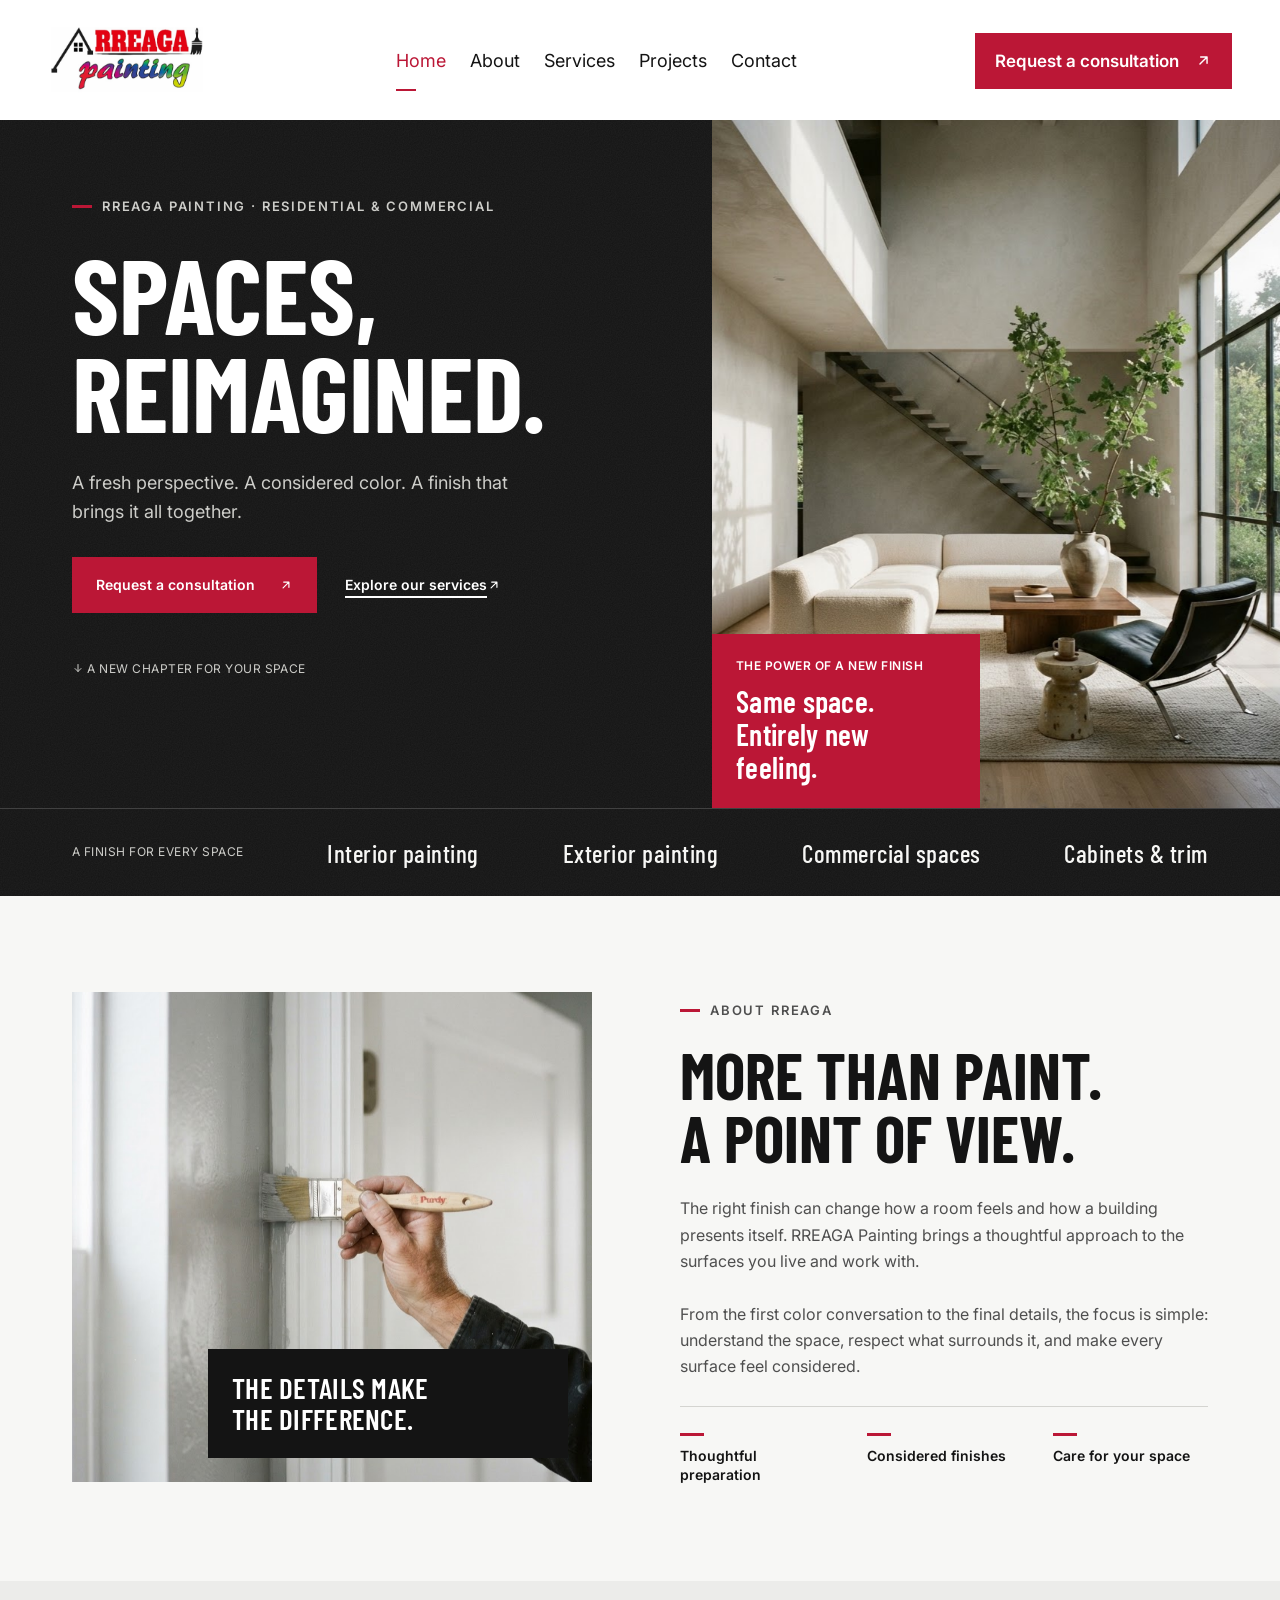
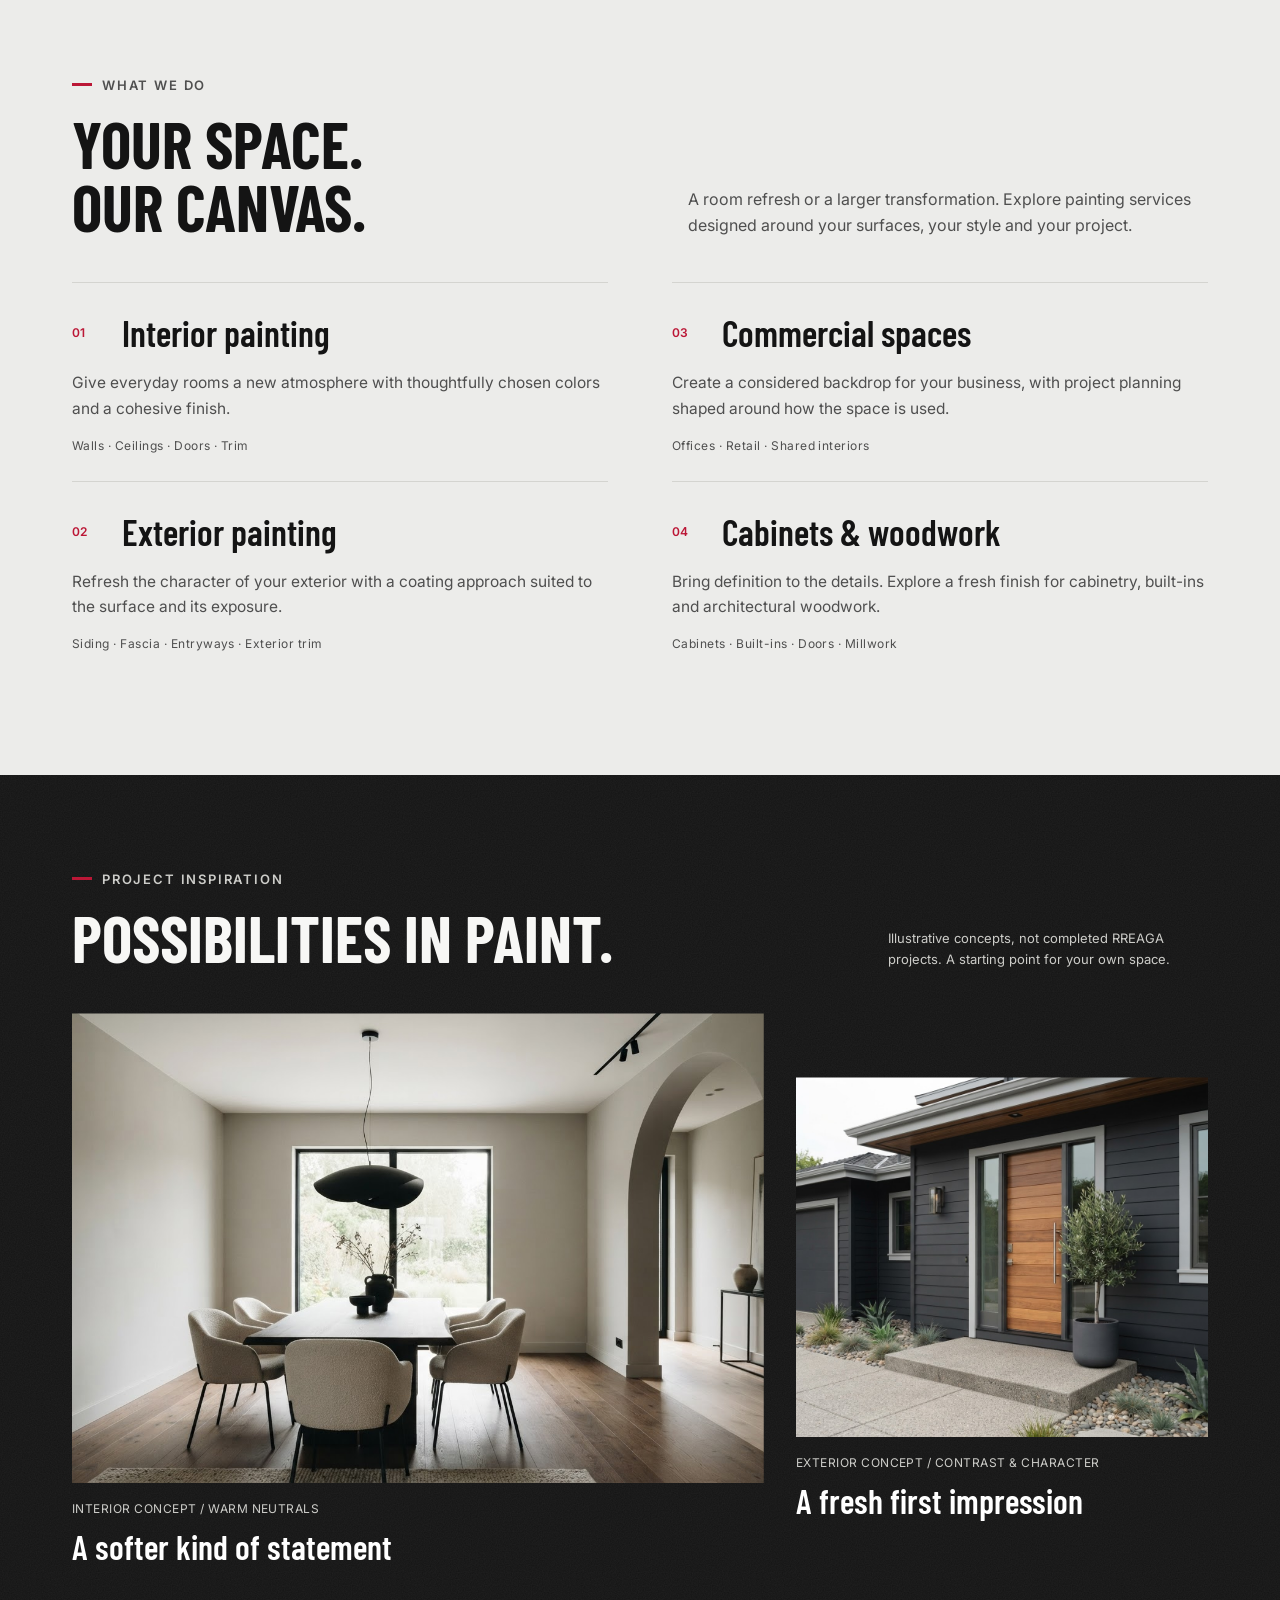
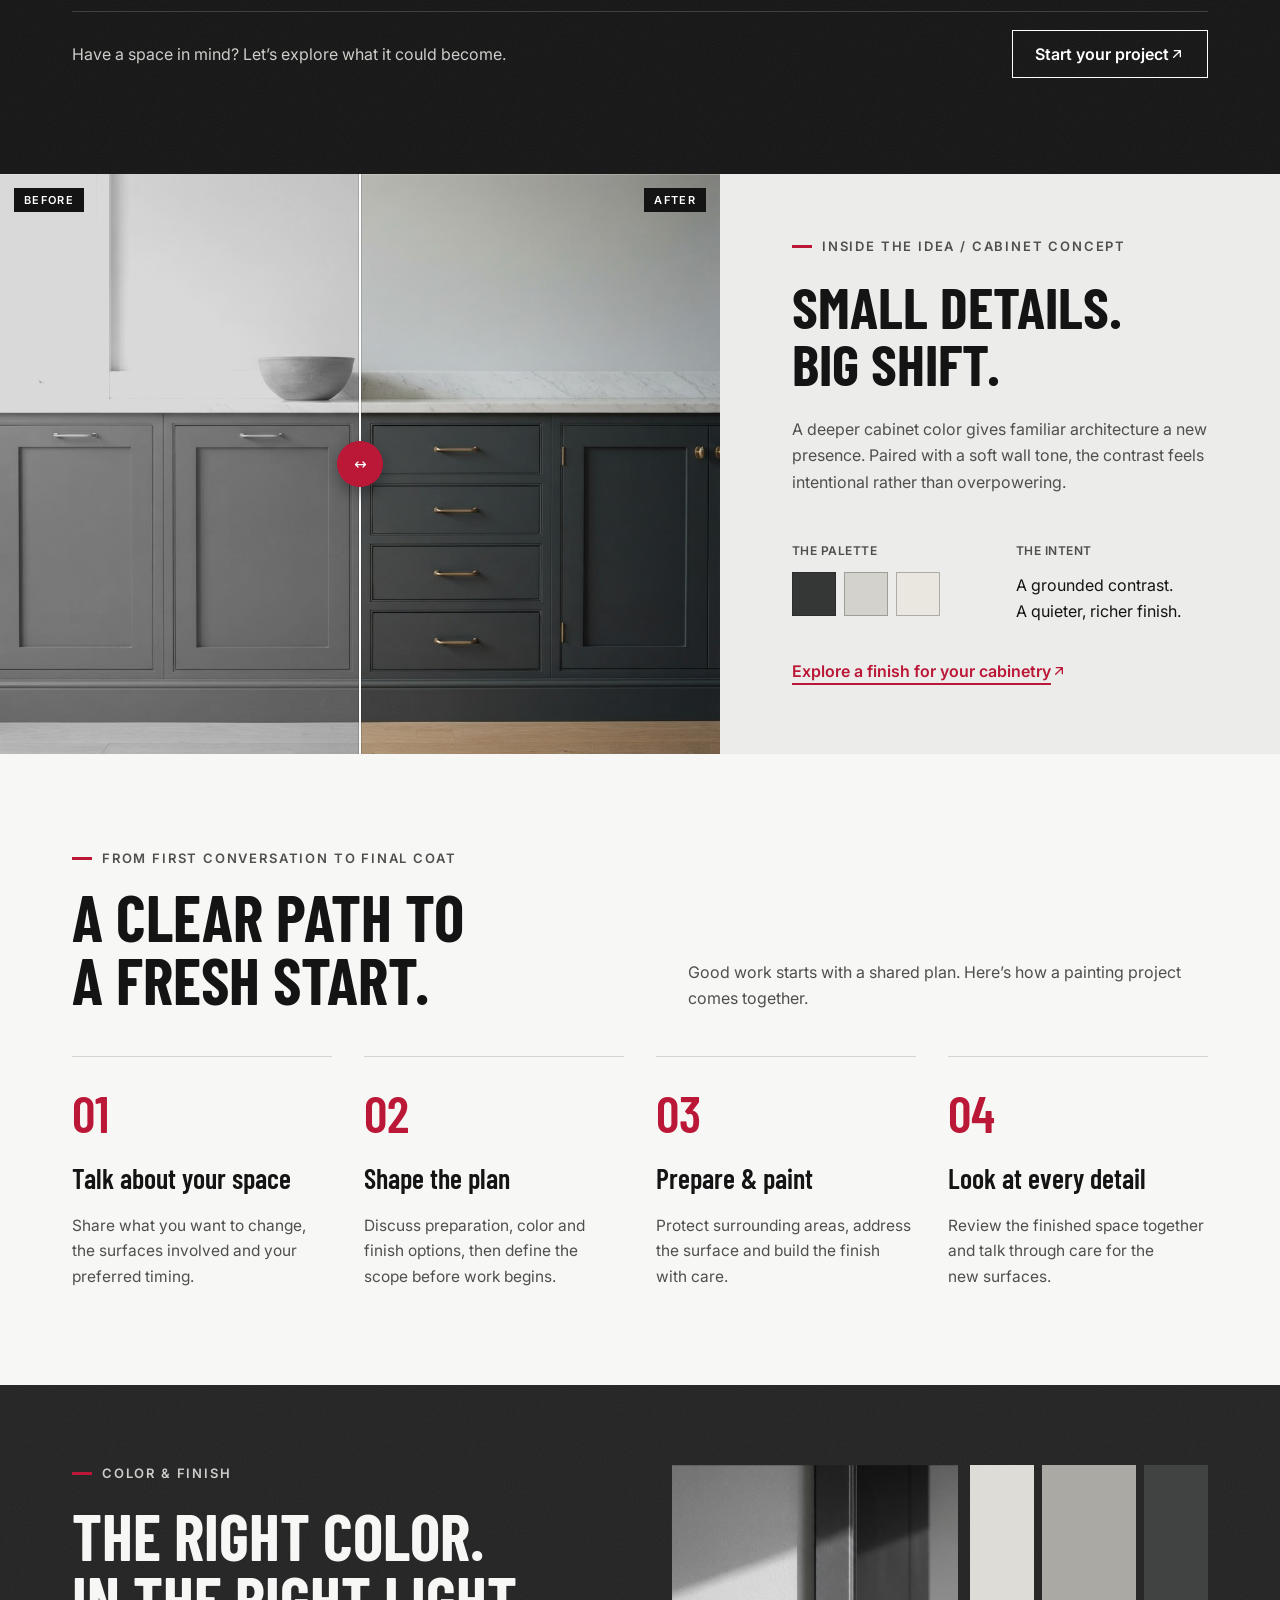
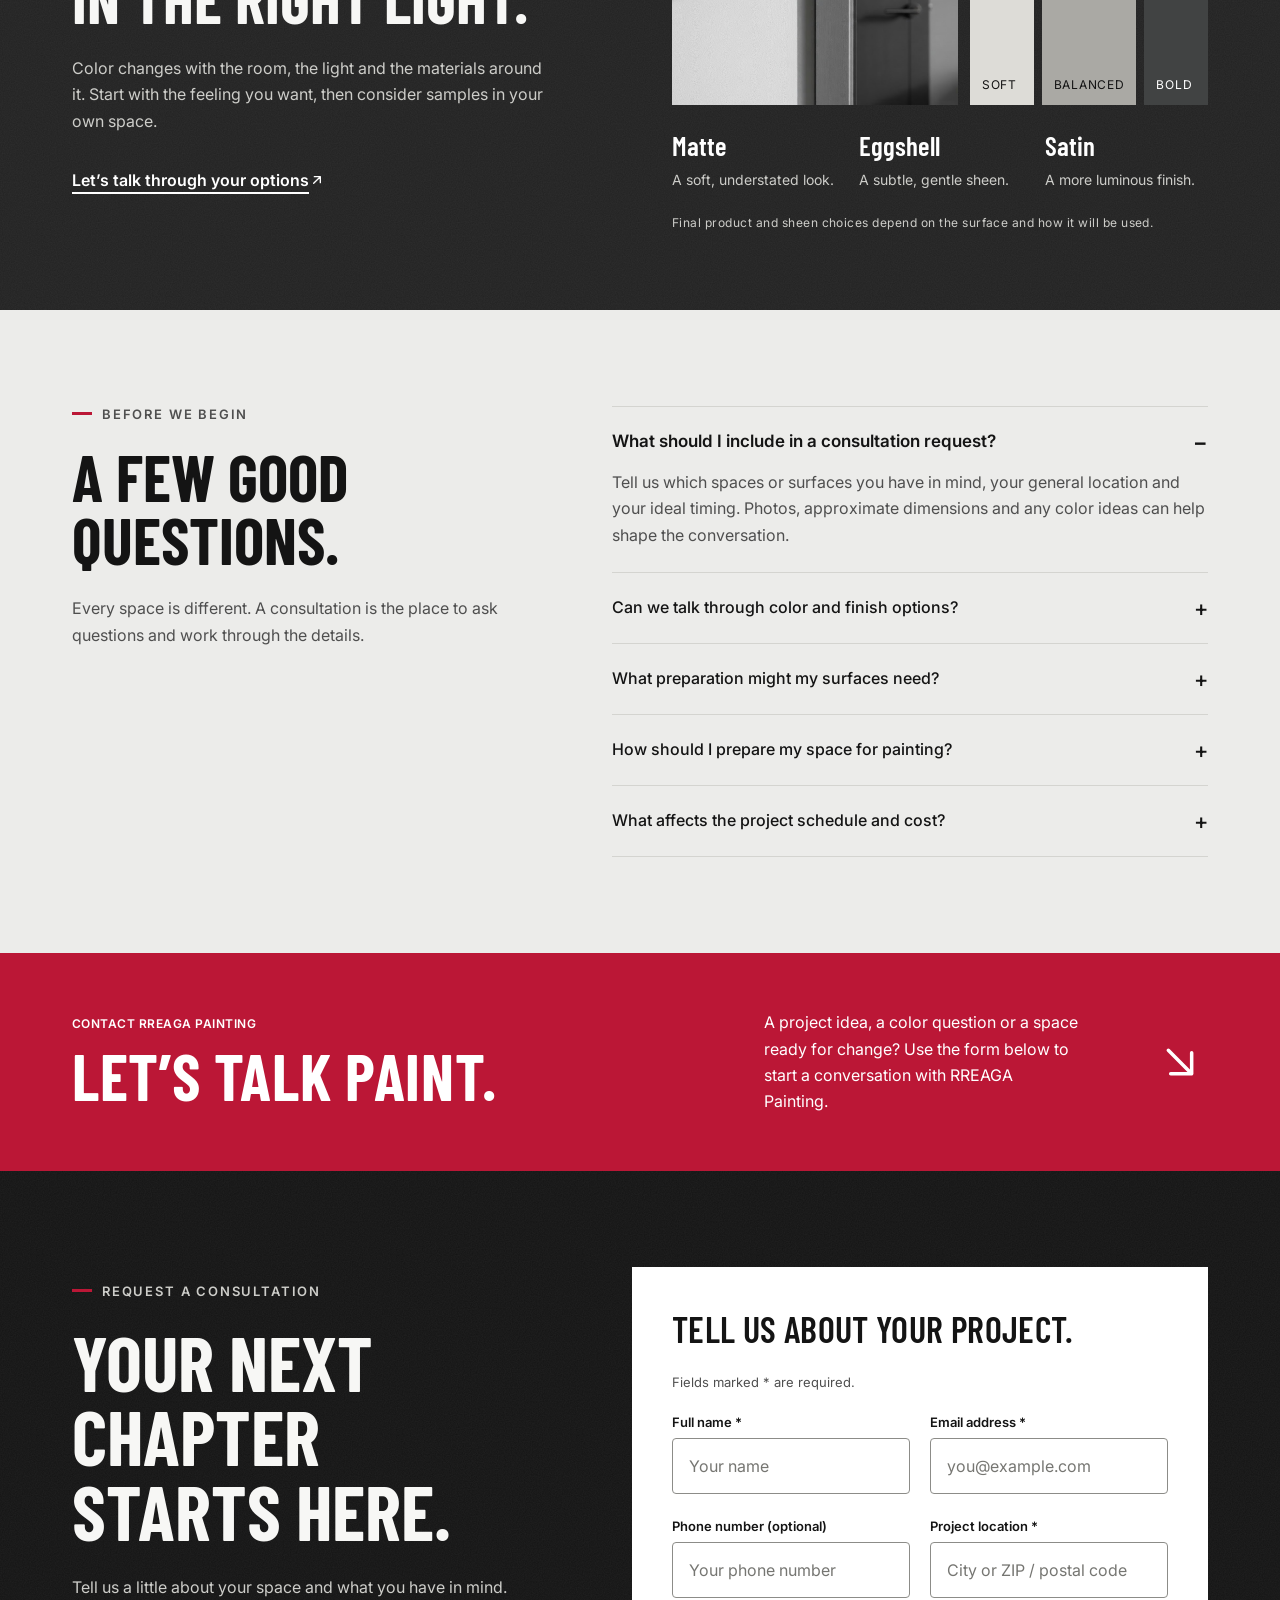
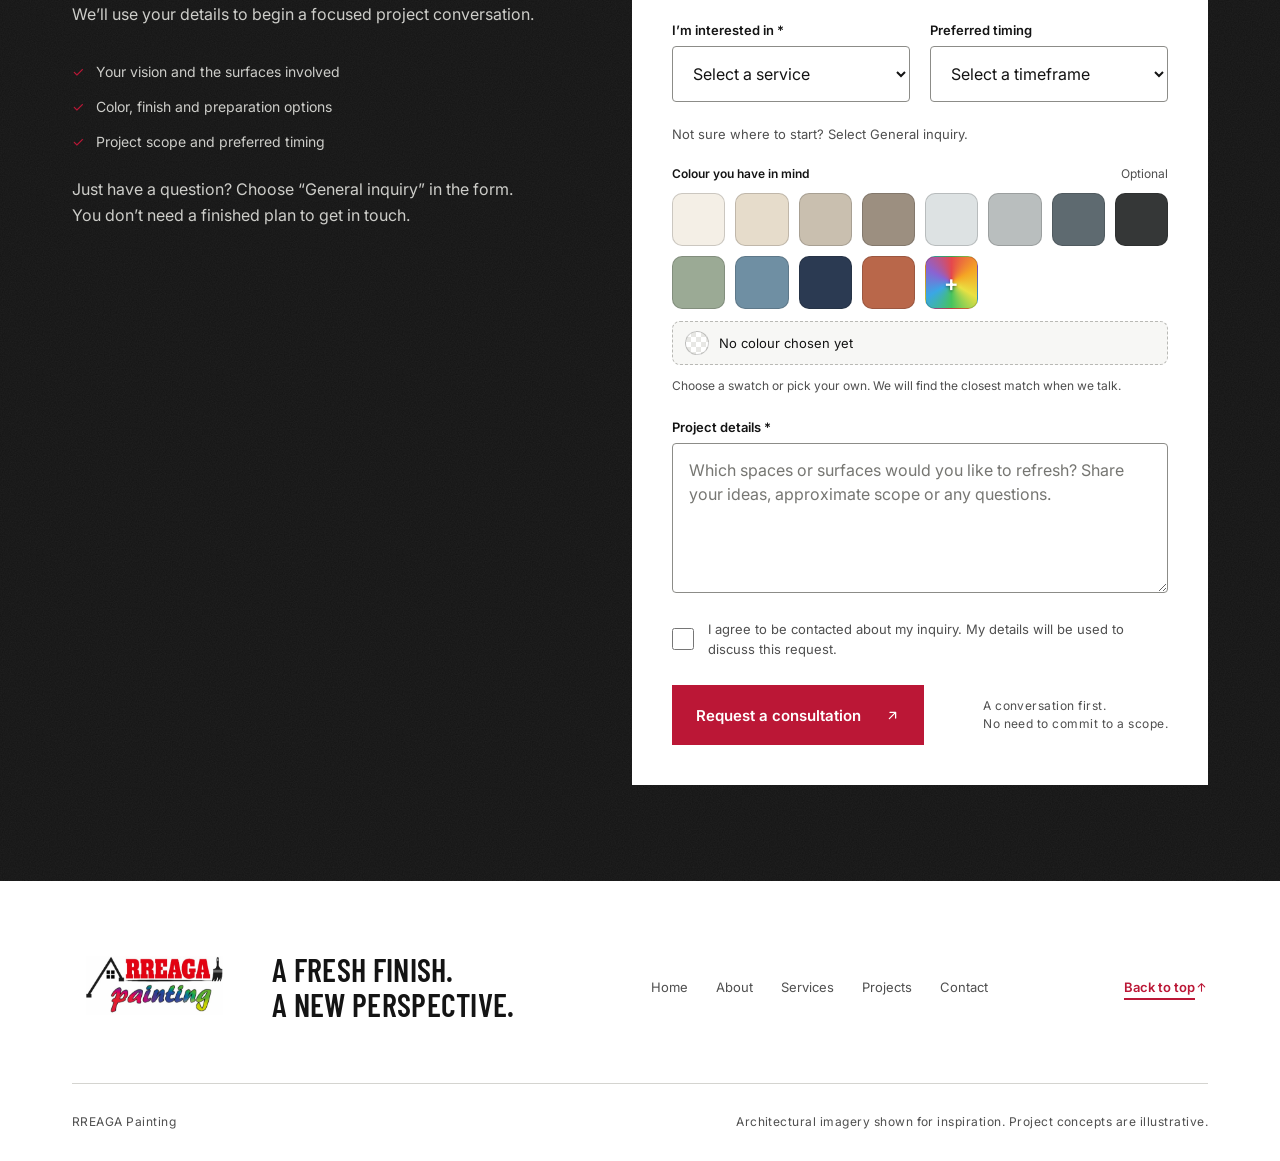
==== docs/index.html @ c38cd313 "Publish full source; serve the built site from docs/ Adds the website source (index.html, style.css," ====
<!doctype html>
<html lang="en">
<head>
<meta charset="utf-8">
<meta name="viewport" content="width=device-width, initial-scale=1">
<title>RREAGA Painting · Spaces, reimagined</title>
<link rel="preconnect" href="https://fonts.googleapis.com">
<link rel="preconnect" href="https://fonts.gstatic.com" crossorigin>
<link href="https://fonts.googleapis.com/css2?family=Barlow+Condensed:wght@500;600;700&family=Inter:wght@400;500;600&display=swap" rel="stylesheet">
<style>
:root{--red:#bb1736;--ink:#141414;--bg:#f7f7f5;--grey:#ececea;--mute:#666;--soft:#b9b9b5;--line:#d4d4d0}
*{box-sizing:border-box;margin:0}
body{overflow-x:clip}

/* arrows are inline SVG so iOS can't turn them into emoji */
.ar{width:1em;height:1em;vertical-align:-.14em;fill:none;stroke:currentColor;stroke-width:2;stroke-linecap:round;stroke-linejoin:round;flex:none}
.ar-se{transform:rotate(90deg)}
.arrow .ar{stroke-width:1.5}

/* slim ink scrollbar: a thin dark pill that turns red on hover (Firefox gets a thin dark one) */
::-webkit-scrollbar{width:8px;height:8px}
::-webkit-scrollbar-track{background:transparent}
::-webkit-scrollbar-thumb{background:var(--ink);border:2px solid transparent;border-radius:99px;background-clip:padding-box;min-height:48px}
::-webkit-scrollbar-thumb:hover{background:var(--red);background-clip:padding-box}
::-webkit-scrollbar-thumb:active{background:#9c1230;background-clip:padding-box}
::-webkit-scrollbar-corner{background:transparent}
@supports not selector(::-webkit-scrollbar){html{scrollbar-width:thin;scrollbar-color:#141414 transparent}}
html{scroll-behavior:smooth;overflow-anchor:none;overscroll-behavior:none;background:#fff}
body{font-family:Inter,sans-serif;background:var(--bg);color:var(--ink)}
img{display:block;max-width:100%}
a{color:inherit;text-decoration:none}
h1,h2,h3,h4,em,.caption b,.note,.opts b,.contact h2,.foot b{font-family:'Barlow Condensed',sans-serif;font-style:normal}
h1,h2{font-weight:700;text-transform:uppercase}
.pad{padding:96px 72px}
.dark{background:var(--ink);color:#fff}
.grey{background:var(--grey)}

/* shared */
.label{display:flex;align-items:center;gap:10px;font-size:12px;font-weight:600;text-transform:uppercase;color:var(--mute)}
.label:before{content:"";width:20px;height:3px;background:var(--red)}
.label.light{color:var(--soft)}
h2{font-size:64px;line-height:.98;color:var(--ink)}
h2.on-dark{color:var(--bg)}
.s58{font-size:58px}.s76{font-size:76px}
.body{font-size:16px;line-height:1.65;color:var(--mute)}
.body.light{color:var(--soft)}.sm{font-size:13px}
hr{border:0;height:1px;background:var(--line);width:100%}
.btn{display:inline-flex;align-items:center;gap:24px;height:56px;padding:0 24px;background:var(--red);color:#fff;font-weight:600;font-size:14px;border:0;cursor:pointer;font-family:inherit}
.intro{display:flex;align-items:flex-end;justify-content:space-between;gap:100px;margin-bottom:44px}
.intro>div{display:flex;flex-direction:column;gap:20px;max-width:700px}
.intro>.body{flex:1}

/* header + hero */
[id]{scroll-margin-top:128px}
.header{position:sticky;top:-1px;border-top:1px solid #fff;z-index:50;transition:box-shadow .25s;background:#fff;height:120px;display:flex;align-items:center;justify-content:space-between;padding:0 72px;color:var(--ink);overflow:hidden;box-shadow:0 -12px 0 #fff}
.logo{height:146px;width:170px;object-fit:cover}
.header.scrolled{box-shadow:0 -12px 0 #fff,0 1px 0 var(--line),0 6px 20px rgba(0,0,0,.08)}
@media(prefers-reduced-motion:reduce){.nav-ink,.header{transition:none}}
nav#nav{position:relative;display:flex;gap:30px;font-size:20px}
nav#nav a{transition:color .25s}
nav#nav a.active{color:var(--red)}
nav#nav a.nav-cta{display:none}
.nav-ink{position:absolute;left:0;bottom:-8px;width:20px;height:2px;background:var(--red);transition:transform .45s cubic-bezier(.4,0,.2,1)}
.header .btn{font-size:20px}
.menu{display:none;background:none;border:0;font-size:28px}
.call{display:none}
.hero{display:flex;gap:40px;height:688px;padding-left:72px}
.hero-msg{width:600px;padding:78px 0 48px;display:flex;flex-direction:column;gap:30px;flex-shrink:0}
h1{font-size:106px;line-height:.92;color:#fff}
.lead{font-size:18px;line-height:1.6;color:var(--soft);width:460px}
.actions{display:flex;gap:28px;align-items:center;font-size:14px}
.cue{padding-top:18px;font-size:11px;color:var(--soft)}
.hero-img{flex:1;position:relative}
.hero-img img{width:100%;height:100%;object-fit:cover}
.caption{position:absolute;left:0;bottom:0;width:268px;padding:24px;background:var(--red);display:flex;flex-direction:column;gap:10px}
.caption small{font-size:10px;font-weight:600}
.caption b{font-size:30px;line-height:1.1;font-weight:600}
.overview{display:flex;justify-content:space-between;align-items:center;height:88px;padding:0 72px;border-top:1px solid #414141}
.overview small{font-size:11px;color:var(--soft)}
.overview span{font-family:'Barlow Condensed';font-weight:500;font-size:25px;color:var(--bg)}

/* about */
.about{display:flex;gap:88px}
.photo{position:relative;width:520px;height:490px;flex-shrink:0}
.photo img{width:100%;height:100%;object-fit:cover}
.note{position:absolute;right:24px;bottom:24px;width:360px;padding:24px;background:var(--ink);color:#fff;font-size:29px;line-height:1.05;font-weight:600}
.stack{flex:1;display:flex;flex-direction:column;gap:26px;padding-top:10px}
.principles{display:flex;gap:32px}
.principles div{flex:1;display:flex;flex-direction:column;gap:10px}
.principles i{width:24px;height:3px;background:var(--red)}
.principles b{font-size:14px;font-weight:600;line-height:1.4}

/* services */
.services{display:flex;gap:64px}
.services>div{flex:1}
article{border-top:1px solid var(--line);padding:28px 0;display:flex;flex-direction:column;gap:16px}
article h3{display:flex;align-items:center;gap:16px;font-size:36px;font-weight:600}
article h3 em{font-family:Inter;font-size:12px;font-weight:600;color:var(--red);width:34px}
article h3 span{margin-left:auto;font-family:Inter;font-size:24px}
article p{font-size:15px;line-height:1.6;color:var(--mute)}
article small{font-size:11px;color:var(--mute)}

/* projects */
.note-sm{font-size:13px;line-height:1.6;color:var(--soft);width:320px}
.gallery{display:flex;gap:32px;margin-bottom:44px}
figure.big{width:792px}figure.small{width:472px;padding-top:64px}
figure{display:flex;flex-direction:column;gap:18px}
figure.big img{height:470px}figure.small img{height:360px}
figure img{width:100%;object-fit:cover}
figcaption{display:flex;justify-content:space-between;align-items:center}
figcaption span{display:flex;flex-direction:column;gap:8px}
figcaption small{font-size:10px;color:var(--soft)}
figcaption b{font-family:'Barlow Condensed';font-size:34px;font-weight:600}
figcaption i{font-style:normal;font-size:26px}
.continue{display:flex;justify-content:space-between;border-top:1px solid #414141;padding-top:18px;font-size:14px;color:var(--soft)}
.continue a{color:#fff;font-weight:600}

/* story */
.story{display:flex;height:580px}
.story img{width:720px;height:100%;object-fit:cover}
.story-body{flex:1;padding:64px 72px;display:flex;flex-direction:column;gap:24px}
.finish{display:flex;gap:32px}
.finish>div{flex:1;display:flex;flex-direction:column;gap:12px}
.finish small{font-size:11px;font-weight:600;color:var(--mute)}
.finish p{font-size:14px;line-height:1.6}
.swatches{display:flex;gap:8px}.swatches i{width:44px;height:44px}
.red-link{color:var(--red);font-weight:600;font-size:14px}

/* process */
.steps{display:flex;gap:32px}
.steps>div{flex:1;border-top:1px solid var(--line);padding-top:24px;display:flex;flex-direction:column;gap:18px}
.steps em{font-size:52px;font-weight:600;color:var(--red)}
.steps h4{font-size:28px;font-weight:600}
.steps p{font-size:14px;line-height:1.7;color:var(--mute)}

/* guide */
.guide{background:#222;color:#fff;display:flex;gap:80px;padding:80px 72px}
.guide-text{width:520px;flex-shrink:0;display:flex;flex-direction:column;gap:24px}
.white-link{font-size:14px;font-weight:600}
.mood{flex:1;display:flex;flex-direction:column;gap:24px}
.study{display:flex;gap:12px;height:240px}
.study img{width:286px;height:100%;object-fit:cover}
.cards{flex:1;display:flex;gap:8px}
.cards div{flex:1;display:flex;align-items:flex-end;padding:12px;font-size:10px}
.opts{display:flex;gap:24px}.opts div{flex:1}
.opts b{display:block;font-size:27px;font-weight:600;margin-bottom:8px}
.opts p{font-size:12px;line-height:1.5;color:var(--soft)}
small.light{font-size:11px;color:var(--soft)}

/* faq */
.faq{display:flex;gap:100px}
.faq-intro{width:440px;flex-shrink:0;display:flex;flex-direction:column;gap:24px}
.qs{flex:1}
details{border-bottom:1px solid var(--line)}
details:first-child{border-top:1px solid var(--line)}
summary{list-style:none;cursor:pointer;display:flex;justify-content:space-between;gap:24px;padding:24px 0;font-weight:500;font-size:16px}
summary::-webkit-details-marker{display:none}
summary:after{content:"+";font-size:22px;line-height:1}
details[open] summary{font-weight:600;font-size:17px;padding-bottom:16px}
details[open] summary:after{content:"−"}
details p{padding-bottom:24px;font-size:14px;line-height:1.7;color:var(--mute)}

/* contact */
.contact{background:var(--red);color:#fff;display:flex;align-items:center;gap:72px;padding:56px 72px}
.contact>div{width:620px;display:flex;flex-direction:column;gap:12px}
.contact small{font-size:11px;font-weight:600}
.contact h2{color:#fff;line-height:1}
.contact p{flex:1;font-size:16px;line-height:1.65}
.arrow{font-size:56px;line-height:1}

/* form */
.request{display:flex;gap:88px}
.invite{width:472px;flex-shrink:0;display:flex;flex-direction:column;gap:26px;padding-top:16px}
.invite ul{list-style:none;padding:10px 0 0;display:flex;flex-direction:column;gap:18px;font-size:14px;color:var(--soft)}
.invite li:before{content:"✓";color:var(--red);margin-right:12px}
form{flex:1;background:#fff;color:var(--ink);padding:40px;display:flex;flex-direction:column;gap:24px}
form h3{font-size:36px;font-weight:600}
form small{font-size:12px;color:var(--mute)}
.row{display:flex;gap:20px}.row label{flex:1}
label{display:flex;flex-direction:column;gap:10px;font-size:12px;font-weight:600}
input,select,textarea{font:400 13px Inter;background:var(--bg);border:1px solid var(--line);border-radius:2px;padding:16px;height:52px;width:100%;color:var(--ink)}
textarea{height:110px;resize:vertical}
label.consent{flex-direction:row;align-items:flex-start;gap:12px;font-weight:400;font-size:11px;line-height:1.6;color:var(--mute)}
.consent input{width:18px;height:18px;padding:0;flex-shrink:0}
.submit{display:flex;justify-content:space-between;align-items:center}
.submit small{font-size:11px;line-height:1.5}

/* footer */
footer{background:#fff;padding:40px 72px 32px;display:flex;flex-direction:column;gap:30px}
.foot{display:flex;justify-content:space-between;align-items:center}
.brand{display:flex;align-items:center;gap:24px}
.brand img{height:132px;width:176px;object-fit:cover}
.foot b{font-size:32px;font-weight:600;line-height:1.1}
.foot nav{display:flex;gap:28px;font-size:13px;color:var(--mute)}
.top{color:var(--red);font-weight:600;font-size:13px}
.notes{display:flex;justify-content:space-between;font-size:11px;color:var(--mute)}

/* tablet / mobile */
/* compact header for narrower desktops / foldables (1101-1280px): the full-size nav + CTA left only ~10px between them */
@media(max-width:1280px){
  .header{padding:0 48px}
  nav#nav{gap:24px;font-size:18px}
  .header .btn{font-size:17px;padding:0 20px;gap:16px}
}
@media(max-width:1100px){
  .pad{padding:64px 32px}
  .header,.overview,footer{padding-left:32px;padding-right:32px}
  .hero{padding-left:32px;height:auto}
  .hero-msg,.lead,.photo,.guide-text,.faq-intro,.invite,.contact>div,figure.big,figure.small{width:auto}
  h1{font-size:80px}h2{font-size:48px}.s76{font-size:56px}
}
/* hamburger header: the full nav + CTA no longer fits below ~960px */
@media(max-width:960px){
  .header{height:96px;padding:0 20px}
  .header{overflow:visible}   /* let the dropdown menu show below the bar */
  .logo{height:96px;width:112px}
  .header .btn{display:none}
  .menu{display:block}
  /* compact floating menu card; selectors are .header-scoped so they beat the later review overrides */
  .header nav#nav{display:flex;flex-direction:column;gap:2px;position:absolute;top:calc(100% + 8px);right:12px;left:auto;z-index:5;
    width:min(300px,calc(100% - 24px));padding:8px;font-size:17px;background:#fff;
    border:1px solid rgba(20,20,20,.12);border-radius:16px;box-shadow:0 20px 48px rgba(20,20,20,.22),0 2px 6px rgba(20,20,20,.08);
    opacity:0;visibility:hidden;pointer-events:none;transform:translateY(-6px) scale(.98);transform-origin:top right;
    transition:opacity .18s,transform .18s,visibility 0s linear .18s}
  .header nav#nav.open{opacity:1;visibility:visible;pointer-events:auto;transform:none;transition:opacity .18s,transform .18s}
  .header nav#nav a{display:flex;align-items:center;min-height:48px;padding:0 14px;border-radius:10px;font-weight:500}
  /* current section = neutral grey + red marker bar; hover/focus = red. They never look alike. */
  .header nav#nav a.active{background:#f1f1ef;color:var(--ink);font-weight:600;box-shadow:inset 3px 0 0 var(--red)}
  .header nav#nav a:hover,.header nav#nav a.active:hover,.header nav#nav a:focus-visible{background:rgba(187,23,54,.09);color:var(--red)}
  .header nav#nav a.nav-cta{display:flex;justify-content:center;gap:10px;margin-top:6px;background:var(--red);color:#fff;font-size:15px;font-weight:600}
  .header nav#nav a.nav-cta:hover{background:#9c1230;color:#fff}
  .menu{border-radius:10px}
  /* logo centred in the bar, hamburger pinned to the right */
  .header{justify-content:center}
  .header .menu{position:absolute;right:12px;top:50%;transform:translateY(-50%)}
  .header .call{display:grid;place-items:center;position:absolute;left:14px;top:50%;transform:translateY(-50%);width:44px;height:44px;border-radius:50%;background:rgba(187,23,54,.09);color:var(--red);transition:background .2s,color .2s}
  .header .call:hover,.header .call:focus-visible{background:var(--red);color:#fff}
  .nav-ink{display:none}
  [id]{scroll-margin-top:104px}
}
@media(max-width:800px){
  .header{padding:0 20px}
  .pad{padding:48px 20px}
  .hero,.about,.intro,.services,.gallery,.story,.steps,.guide,.faq,.contact,.request,.row,.finish,.principles,.opts,.continue,.foot,.notes,.submit,.study{flex-direction:column;gap:28px}
  .hero{padding:0 20px;height:auto}
  .hero-img{height:360px;margin:0 -20px}
  .overview{flex-wrap:wrap;height:auto;gap:12px 24px;padding:24px 20px}
  h1{font-size:64px}h2,.s58{font-size:42px}.s76{font-size:48px}
  .lead{width:auto}.photo{height:360px}.note{width:auto;left:16px;font-size:24px}
  .story{height:auto}.story img{width:100%;height:300px}.story-body{padding:40px 20px}
  .intro{align-items:flex-start}.note-sm{width:auto}
  figure.small{padding-top:0}figure.big img,figure.small img{height:260px}
  .guide{padding:48px 20px}.study{height:auto}.study img{width:100%;height:200px}.cards{height:120px}
  .contact{padding:40px 20px}.arrow{display:none}
  form{padding:24px}
  .submit{align-items:flex-start}
  .brand{flex-direction:column;align-items:center;text-align:center}
  footer .foot{align-items:center}
  footer .foot nav{justify-content:center}
  footer .top{align-self:center}
  footer .notes{align-items:center;text-align:center}
  footer{padding:32px 20px}.foot nav{flex-wrap:wrap}
}

/* ---- tablet landscape / small laptop: 801-1100px. Fluid columns, no fixed widths, nothing wider than the screen ---- */
@media(min-width:800.02px) and (max-width:1100px){   /* .02 closes the gap with the <=800 query at fractional widths */
  h1{font-size:clamp(56px,7.4vw,80px)}
  h2{font-size:clamp(38px,4.7vw,48px)}.s58{font-size:clamp(38px,4.6vw,50px)}.s76{font-size:clamp(44px,5.6vw,60px)}
  nav#nav{gap:22px;font-size:18px}.header .btn{font-size:16px}
  .hero{gap:32px;min-height:560px}
  .hero-msg{flex:0 1 50%;min-width:0;padding:56px 0 40px;gap:24px}
  .lead{max-width:440px}
  .hero-img{min-height:480px}.hero-img img{position:absolute;inset:0}
  .caption{width:230px;padding:20px}.caption b{font-size:26px}
  .overview{flex-wrap:wrap;justify-content:center;height:auto;gap:10px 28px;padding-top:22px;padding-bottom:22px}
  .overview span{font-size:22px}
  .about{gap:44px}
  .photo{flex:0 0 42%;height:440px}.note{width:min(340px,88%);font-size:26px}
  .stack{min-width:0}.principles{gap:16px}
  .services{gap:40px}article h3{font-size:30px}
  .intro{gap:40px}.intro>div{max-width:none;flex:1;min-width:0}.note-sm{width:auto;max-width:300px}
  .gallery{gap:24px}figure.big{flex:1.7 1 0;min-width:0}figure.small{flex:1 1 0;min-width:0;padding-top:40px}
  figure.big img{height:380px}figure.small img{height:300px}figcaption b{font-size:26px}
  .continue{gap:16px;flex-wrap:wrap}
  .story{height:auto;min-height:500px}.story img{flex:0 0 44%;width:44%}
  .story-body{min-width:0;padding:44px 36px;gap:20px}.finish{gap:20px}
  .steps{gap:20px}.steps em{font-size:44px}.steps h4{font-size:24px}
  .guide{gap:40px;padding:64px 32px}.guide-text{flex:0 1 42%;width:auto;min-width:0}
  .mood{min-width:0}.study img{width:38%}
  .faq{gap:48px}.faq-intro{flex:0 0 38%;width:auto}.qs{min-width:0}
  .contact{gap:32px;padding:48px 32px}.contact>div{flex:0 1 46%;width:auto;min-width:0}
  .contact h2{font-size:clamp(40px,5.6vw,56px)}.arrow{font-size:44px}
  .request{flex-direction:column;gap:40px}.invite{padding-top:0}
  form{padding:32px}
  footer{padding-left:32px;padding-right:32px}.foot{flex-wrap:wrap;gap:20px 32px}
  .brand img{height:104px;width:138px}.foot b{font-size:26px}
}
/* ---- larger phones / portrait tablet: 601-800px (single column, roomier gutters) ---- */
@media(min-width:600.02px) and (max-width:800px){
  .pad{padding:56px 32px}
  .hero{padding:0 32px}.hero-img{margin:0 -32px;height:420px}
  h1{font-size:72px}
  .overview{padding:24px 32px}
  .photo{height:420px}
  figure.big img,figure.small img{height:340px}
  .story img{height:380px}.story-body{padding:44px 32px}
  .guide{padding:56px 32px}.contact{padding:48px 32px}
  footer{padding:36px 32px}
}


/* ===== Design review: applied changes (kept in review order so later rules win, as in the preview) ===== */
/* u-form-states — Form: sizing, focus, hover, error and valid states */
form input:not([type=checkbox]),form select,form textarea{height:56px;font-size:16px;padding:0 16px;background:#fff;border:1.5px solid #8c8c88;border-radius:4px;transition:border-color .15s,box-shadow .15s}
form textarea{height:150px;padding:14px 16px;line-height:1.5}
form label{font-size:13px;gap:8px}
form input::placeholder,form textarea::placeholder{color:#767672}
form input:not([type=checkbox]):hover,form select:hover,form textarea:hover{border-color:var(--ink)}
form input:focus,form select:focus,form textarea:focus{outline:0;border-color:var(--red);box-shadow:0 0 0 4px rgba(187,23,54,.22)}
form input:user-invalid,form select:user-invalid,form textarea:user-invalid{border-color:var(--red);background:#fdf3f5}
form input:user-valid:not([type=checkbox]),form select:user-valid,form textarea:user-valid{border-color:#2e7d4f}
label.consent{font-size:13px;gap:14px;min-height:44px;align-items:center;cursor:pointer}
.consent input{width:24px!important;height:24px!important;accent-color:var(--red);cursor:pointer}
.submit .btn{height:60px;font-size:15px;transition:background .15s,transform .15s}
@media (max-width:800px){
.submit .btn{width:100%;justify-content:space-between}
form{gap:20px}
}

/* u-honest-links — Remove fake affordances, add real link feedback */
article h3 span,figcaption i{display:none!important}
.plain,.red-link,.white-link,.continue a,.top{display:inline-flex;align-items:center;min-height:44px;text-decoration:underline;text-decoration-thickness:1.5px;text-underline-offset:6px;transition:color .15s,text-underline-offset .15s}
.plain:hover,.white-link:hover,.continue a:hover{text-underline-offset:9px;color:#ff7b92}
.red-link:hover,.top:hover{text-underline-offset:9px;color:#8f1029}
.plain{font-weight:600;color:#fff}
.btn{transition:background .15s,transform .15s,box-shadow .15s}
.btn:hover{background:#9c1230;box-shadow:0 6px 16px rgba(187,23,54,.35)}
.btn:active{transform:translateY(1px);box-shadow:none}
.btn span{transition:transform .15s}
.btn:hover span{transform:translate(3px,-3px)}

/* v-focus-visible — Visible keyboard focus everywhere */
a:focus-visible,button:focus-visible,summary:focus-visible,input:focus-visible,select:focus-visible,textarea:focus-visible{outline:3px solid #bb1736!important;outline-offset:3px!important;border-radius:2px}
.dark a:focus-visible,.dark button:focus-visible,.contact a:focus-visible,.guide a:focus-visible,.hero a:focus-visible,.overview a:focus-visible,.header .btn:focus-visible,.btn:focus-visible{outline-color:#fff!important;box-shadow:0 0 0 6px #141414}
.header a:focus-visible,.header button:focus-visible,footer a:focus-visible,form :focus-visible{outline-color:#bb1736!important;box-shadow:none}
.header .btn:focus-visible,form .btn:focus-visible{outline-color:#141414!important}

/* v-type-floor — Raise the micro-type floor */
.cue,.overview small,.finish small,.contact small,.submit small,small.light,.opts p,.note-sm,label.consent,.notes,article small,form small,label,.foot nav,.top,.sm{font-size:13px!important}
.caption small,figcaption small,.cards div,.cue,.overview small,.finish small,.contact small{font-size:12px!important;letter-spacing:.08em;line-height:1.4}
.label{font-size:13px}
.opts p{font-size:14px!important;line-height:1.55}
.note-sm{line-height:1.6}
label.consent{line-height:1.55}
@media (max-width:800px){.cue,.overview small,.finish small{font-size:12.5px!important}.notes{gap:8px}}

/* v-body-readability — Comfortable body copy size and measure */
.body,article p,details p,.finish p,.steps p{font-size:16px!important;line-height:1.65!important}
.steps p,article p{font-size:15.5px!important}
.body,details p,.finish p,.steps p,article p{max-width:62ch}
.intro>.body{max-width:52ch}
h1,h2,h3,h4{text-wrap:balance}
.body,details p,article p,.steps p{text-wrap:pretty}
@media (max-width:800px){.body,article p,details p,.finish p,.steps p{font-size:16px!important}.principles b{font-size:16px}}

/* v-touch-targets — 44px hit targets and 16px form inputs on mobile */
.menu{min-width:44px;min-height:44px;padding:0;cursor:pointer;color:var(--ink)}
nav#nav a{display:inline-flex;align-items:center;min-height:44px}
.foot nav a,.top,.red-link,.white-link,.continue a,.actions .plain{display:inline-flex;align-items:center;min-height:44px}
.consent input{width:22px!important;height:22px!important;margin-top:0}
.btn{min-height:48px}
@media (max-width:800px){input,select,textarea{font-size:16px!important}.foot nav{gap:4px 20px}.actions{align-items:flex-start;gap:8px}}

/* u-focus-motion — Visible focus and reduced motion */
:focus-visible{outline:3px solid #e8405c!important;outline-offset:3px;box-shadow:0 0 0 6px rgba(255,255,255,.85)}
.dark :focus-visible,.contact :focus-visible,.guide :focus-visible{outline-color:#fff!important;box-shadow:0 0 0 6px rgba(0,0,0,.6)}
form input:focus-visible,form select:focus-visible,form textarea:focus-visible{box-shadow:0 0 0 4px rgba(187,23,54,.22)}
@media (prefers-reduced-motion:reduce){html{scroll-behavior:auto!important}*,*:before,*:after{transition:none!important;animation:none!important}}

/* u-microcopy-size — Raise 10-11px microcopy */
.cue,.overview small,.caption small,figcaption small,.finish small,small.light,article small,.submit small,.notes,.contact small{font-size:12px!important;letter-spacing:.04em}
.cards div{font-size:12px!important;letter-spacing:.06em}
.opts p{font-size:14px!important}
.steps p,.finish p,details p{font-size:15px}
@media (max-width:800px){.body{font-size:17px}.lead{font-size:18px}}

/* u-nav-hover-active — Nav hover and wayfinding state */
nav#nav a{transition:color .15s;padding-top:10px;padding-bottom:10px}
nav#nav a:hover{color:var(--red)}
html:has(:target:not(#home)) nav#nav a.active{color:inherit;font-weight:400;border-bottom:0;border-image:none}
html:has(#about:target) nav#nav a[href='#about'],html:has(#services:target) nav#nav a[href='#services'],html:has(#projects:target) nav#nav a[href='#projects'],html:has(#contact:target) nav#nav a[href='#contact'],html:has(#consultation:target) nav#nav a[href='#contact']{color:var(--red);font-weight:600;border-bottom:2px solid var(--red)}
@media (max-width:800px){nav#nav a{padding-top:0;padding-bottom:0}}

/* u-footer-targets — Footer link tap targets */
.foot nav a,.top{display:inline-flex;align-items:center;min-height:44px;transition:color .15s}
.foot nav a:hover{color:var(--red);text-decoration:underline;text-underline-offset:5px}
.foot nav{font-size:14px}
@media (max-width:800px){.foot nav{gap:0 24px}.top{align-self:flex-start}}

/* u-continue-cta — Stronger inline "Start your project" CTA */
.continue{align-items:center;gap:24px;font-size:16px}
.continue a{padding:0 22px;min-height:48px;border:1.5px solid #fff;text-decoration:none!important;transition:background .15s,color .15s}
.continue a:hover{background:#fff;color:var(--ink)!important}
.red-link,.white-link{font-size:16px}
@media (max-width:800px){.continue{align-items:flex-start}.continue a{width:100%;justify-content:center}}

/* v-label-tracking — Tracking on uppercase eyebrow labels */
.label{letter-spacing:.14em}
.caption b,.note,.foot b,form h3,.contact h2{letter-spacing:.01em}
.overview span{letter-spacing:.02em}

/* v-mute-darken — Strengthen muted text colour */
:root{--mute:#4f4f4f;--soft:#cdcdc9}

/* v-link-hover — Hover and active states for links and buttons */
nav#nav a,.foot nav a,.top,.red-link,.white-link,.continue a,.actions .plain,.btn{transition:color .15s,background-color .15s,text-decoration-color .15s}
nav#nav a:hover,.foot nav a:hover{color:#bb1736}
.red-link:hover,.white-link:hover,.continue a:hover,.actions .plain:hover,.top:hover{text-decoration:underline;text-underline-offset:5px;text-decoration-thickness:2px}
.btn:hover{background:#9a122d}
.contact .btn:hover,.contact a:hover{background:#fff;color:#bb1736}
summary:hover{color:#bb1736}

/* v-swatch-outline — Outline pale colour swatches */
.swatches i{outline:1px solid rgba(20,20,20,.28);outline-offset:-1px;display:block}
@media (max-width:800px){.swatches i{width:56px;height:56px}}


/* ===== Motion & polish (applied from design review) ===== */
/* m-headline-reveal — Headline line reveals */
.rvh{display:block;overflow:hidden;padding-bottom:.06em;margin-bottom:-.06em}
.rvh>span{display:block;transform:translateY(112%);transition:transform .9s cubic-bezier(.2,.7,.1,1);transition-delay:calc(var(--i)*90ms)}
.rvh-in .rvh>span{transform:none}
@media (prefers-reduced-motion:reduce){.rvh>span{transform:none!important;transition:none!important}}

/* m-image-reveal — Photo wipe-in with slow settle */
.rvi{clip-path:inset(0 100% 0 0);transform:scale(1.06);transition:clip-path 1.1s cubic-bezier(.7,0,.2,1),transform 1.6s cubic-bezier(.2,.7,.1,1)}
.rvi.rvi-in{clip-path:inset(0 0 0 0);transform:none}
figure,.story,.study{overflow:hidden}   /* a photo mid-zoom must not widen the page */
@media (prefers-reduced-motion:reduce){.rvi{clip-path:none!important;transform:none!important;transition:none!important}}

/* m-hero-wall-wipe — Hero "fresh coat" wall wipe */
.hero-img{overflow:hidden}
.rvwall{position:absolute;inset:0;z-index:3;background:#d9d7d0;pointer-events:none;will-change:transform}
.rvwall:before{content:"";position:absolute;left:-18px;top:0;bottom:0;width:18px;background:#bb1736}
.rvwall.go{animation:rvwall 1.7s cubic-bezier(.7,0,.2,1) .25s forwards}
@keyframes rvwall{to{transform:translateX(calc(100% + 20px))}}
@media (prefers-reduced-motion:reduce){.rvwall{display:none}}

/* m-hide-header — Hide header on scroll down, show on scroll up */
.header{transition:transform .4s cubic-bezier(.4,0,.2,1),box-shadow .25s}
.header.rv-hide{transform:translateY(-130%)}
@media (prefers-reduced-motion:reduce){.header{transition:none}}

/* m-stagger — Staggered card and list entrances */
.rvs{opacity:0;transform:translateY(26px);transition:opacity .7s ease,transform .8s cubic-bezier(.2,.7,.1,1);transition-delay:calc(var(--i,0)*80ms)}
.rvs.rvs-in{opacity:1;transform:none}
@media (prefers-reduced-motion:reduce){.rvs{opacity:1!important;transform:none!important;transition:none!important}}

/* m-button-fill — Button fill sweep and arrow nudge */
.btn{position:relative;overflow:hidden;isolation:isolate}
.btn:before{content:"";position:absolute;inset:0;background:#8f1029;transform:scaleX(0);transform-origin:0 50%;transition:transform .45s cubic-bezier(.2,.7,.1,1);z-index:-1}
.btn:hover:before,.btn:focus-visible:before{transform:scaleX(1)}
.btn span{display:inline-block;transition:transform .3s cubic-bezier(.2,.7,.1,1)}
.btn:hover span{transform:translate(4px,-4px)}
@media (prefers-reduced-motion:reduce){.btn:before,.btn span{transition:none}}

/* m-card-hover — Service and process card hover */
article{position:relative;transition:transform .35s cubic-bezier(.2,.7,.1,1)}
article:hover{transform:translateY(-4px)}
article:after{content:"";position:absolute;left:0;top:-1px;height:2px;width:100%;background:#bb1736;transform:scaleX(0);transform-origin:0 50%;transition:transform .5s cubic-bezier(.2,.7,.1,1)}
article:hover:after{transform:scaleX(1)}
article h3 em{transition:color .3s,transform .3s}
article:hover h3 em{color:#141414;transform:translateX(4px)}
.steps>div{transition:transform .35s cubic-bezier(.2,.7,.1,1)}
.steps>div:hover{transform:translateY(-4px)}
.steps em{display:inline-block;transition:transform .35s cubic-bezier(.2,.7,.1,1)}
.steps>div:hover em{transform:translateX(6px)}
@media (prefers-reduced-motion:reduce){article,article:after,.steps>div,.steps em{transition:none}}

/* m-parallax — Subtle photo parallax */
.hero-img,.photo{overflow:hidden}
.hero-img img,.photo img{scale:1.12;translate:0 var(--py,0px);will-change:translate}
@media (prefers-reduced-motion:reduce){.hero-img img,.photo img{scale:1;translate:none}}

/* m-before-after — Before / after slider on the cabinet story */
.rvba{position:absolute;z-index:2;cursor:ew-resize;touch-action:pan-y;user-select:none;-webkit-user-select:none}
.rvba .rvc{position:absolute;inset:0;overflow:hidden}
.rvba .rvc img{position:absolute;inset:0;width:100%;height:100%;object-fit:cover;filter:grayscale(1) brightness(1.2) contrast(.7);pointer-events:none}
.rvba .rvl{position:absolute;top:0;bottom:0;width:2px;margin-left:-1px;background:#fff;box-shadow:0 0 0 1px rgba(0,0,0,.15)}
.rvba .rvk{position:absolute;top:50%;width:46px;height:46px;margin:-23px 0 0 -23px;border-radius:50%;background:#bb1736;color:#fff;display:grid;place-items:center;font:600 15px Inter,sans-serif;box-shadow:0 6px 18px rgba(0,0,0,.35);transition:transform .2s}
.rvba:hover .rvk{transform:scale(1.1)}
.rvba b{position:absolute;top:14px;padding:5px 10px;background:#141414;color:#fff;font:600 11px Inter,sans-serif;letter-spacing:.12em}

/* m-grain — Film grain on dark sections */
.dark,.guide{position:relative;isolation:isolate}
.dark:before,.guide:before{content:"";position:absolute;inset:0;z-index:-1;pointer-events:none;opacity:.09;background-image:url("data:image/svg+xml;utf8,<svg xmlns='http://www.w3.org/2000/svg' width='180' height='180'><filter id='n'><feTurbulence type='fractalNoise' baseFrequency='.85' numOctaves='2' stitchTiles='stitch'/><feColorMatrix values='0 0 0 0 1  0 0 0 0 1  0 0 0 0 1  0 0 0 .6 0'/></filter><rect width='100%' height='100%' filter='url(%23n)'/></svg>")}


/* ===== Colour palette in the consultation form (applied from design review) ===== */
.pal-field{display:flex;flex-direction:column;gap:12px}
.pal-hd{display:flex;justify-content:space-between;align-items:baseline;font-size:12px}
.pal-hd b{font-weight:600}
.pal-hd span{color:var(--mute);font-weight:400}
.pal-grid{display:grid;grid-template-columns:repeat(auto-fill,minmax(48px,1fr));gap:10px}
.pal-sw,.pal-custom{position:relative;display:block!important;aspect-ratio:1;min-height:44px;border-radius:10px;border:1px solid rgba(20,20,20,.18);cursor:pointer;padding:0;transition:transform .2s cubic-bezier(.2,.7,.1,1),box-shadow .2s}
.pal-sw:hover,.pal-custom:hover{transform:translateY(-2px);box-shadow:0 6px 14px rgba(20,20,20,.14)}
.pal-sw[aria-checked=true],.pal-custom.on{outline:2px solid var(--red);outline-offset:3px}
.pal-sw[aria-checked=true]:after{content:"✓";position:absolute;inset:0;display:grid;place-items:center;font:700 18px Inter,sans-serif}
.pal-sw:focus-visible,.pal-custom:focus-within{outline:3px solid var(--ink);outline-offset:3px}
.pal-custom{background:conic-gradient(from 0deg,#e5484d,#f5a524,#e9e143,#46c35f,#3aa7e5,#8a63d2,#e5484d);overflow:hidden}
.pal-custom.on{background:var(--c)}
.pal-plus{position:absolute;inset:0;display:grid;place-items:center;color:#fff;font:600 22px Inter,sans-serif;text-shadow:0 1px 3px rgba(0,0,0,.5);pointer-events:none}
form .pal-custom input[type=color]{position:absolute;inset:0;width:100%;height:100%;min-height:0;padding:0;border:0;opacity:0;cursor:pointer}
.pal-sel{display:flex;align-items:center;gap:10px;min-height:44px;padding:8px 12px;font-size:13px;background:var(--bg);border:1px dashed #b9b9b5;border-radius:8px}
.pal-chip{flex:none;width:24px;height:24px;border-radius:50%;border:1px solid rgba(20,20,20,.2);background:repeating-conic-gradient(#e7e7e4 0 25%,#fff 0 50%) 0 0/10px 10px}
.pal-name{flex:1;color:var(--ink)}
.pal-clear{color:var(--red);font:600 12px Inter,sans-serif;cursor:pointer;padding:8px}
.pal-clear[hidden]{display:none}
.pal-note{font-size:12px;line-height:1.5;color:var(--mute)}

</style>
</head>
<body>

<header class="header">
    <a href="#home"><img class="logo" src="[data-uri]" alt="RREAGA Painting"></a>
    <nav id="nav">
      <span class="nav-ink" aria-hidden="true"></span>
      <a href="#home" class="active">Home</a>
      <a href="#about">About</a>
      <a href="#services">Services</a>
      <a href="#projects">Projects</a>
      <a href="#contact">Contact</a>
      <a href="#consultation" class="nav-cta">Request a consultation <span aria-hidden="true"><svg class="ar" viewBox="0 0 24 24" aria-hidden="true" focusable="false"><path d="M7 17 17 7M8 7h9v9"/></svg></span></a>
    </nav>
    <a class="btn" href="#consultation">Request a consultation <span><svg class="ar" viewBox="0 0 24 24" aria-hidden="true" focusable="false"><path d="M7 17 17 7M8 7h9v9"/></svg></span></a>
    <a class="call" href="tel:+15550100000" aria-label="Call RREAGA Painting"><svg width="20" height="20" viewBox="0 0 24 24" fill="none" stroke="currentColor" stroke-width="2" stroke-linecap="round" stroke-linejoin="round" aria-hidden="true"><path d="M22 16.9v3a2 2 0 0 1-2.2 2 19.8 19.8 0 0 1-8.6-3.1 19.5 19.5 0 0 1-6-6A19.8 19.8 0 0 1 2.1 4.2 2 2 0 0 1 4.1 2h3a2 2 0 0 1 2 1.7c.1 1 .4 1.9.7 2.8a2 2 0 0 1-.5 2.1L8.1 9.9a16 16 0 0 0 6 6l1.3-1.3a2 2 0 0 1 2.1-.4c.9.3 1.8.6 2.8.7a2 2 0 0 1 1.7 2z"/></svg></a>
    <button class="menu" aria-label="Menu" aria-expanded="false" aria-controls="nav" onclick="setMenu(!document.getElementById('nav').classList.contains('open'))">☰</button>
</header>

<section id="home" class="dark">

  <div class="hero">
    <div class="hero-msg">
      <p class="label light">RREAGA Painting · Residential &amp; commercial</p>
      <h1>Spaces,<br>reimagined.</h1>
      <p class="lead">A fresh perspective. A considered color. A finish that brings it all together.</p>
      <div class="actions">
        <a class="btn" href="#consultation">Request a consultation <span><svg class="ar" viewBox="0 0 24 24" aria-hidden="true" focusable="false"><path d="M7 17 17 7M8 7h9v9"/></svg></span></a>
        <a href="#services" class="plain">Explore our services <svg class="ar" viewBox="0 0 24 24" aria-hidden="true" focusable="false"><path d="M7 17 17 7M8 7h9v9"/></svg></a>
      </div>
      <p class="cue"><svg class="ar" viewBox="0 0 24 24" aria-hidden="true" focusable="false"><path d="M12 5v14M6 13l6 6 6-6"/></svg> A NEW CHAPTER FOR YOUR SPACE</p>
    </div>
    <div class="hero-img">
      <img src="[data-uri]" alt="Modern interior">
      <div class="caption"><small>THE POWER OF A NEW FINISH</small><b>Same space.<br>Entirely new feeling.</b></div>
    </div>
  </div>

  <div class="overview">
    <small>A FINISH FOR EVERY SPACE</small>
    <span>Interior painting</span><span>Exterior painting</span><span>Commercial spaces</span><span>Cabinets &amp; trim</span>
  </div>
</section>

<section id="about" class="pad about">
  <div class="photo">
    <img src="[data-uri]" alt="Precision brushwork">
    <div class="note">THE DETAILS MAKE<br>THE DIFFERENCE.</div>
  </div>
  <div class="stack">
    <p class="label">About RREAGA</p>
    <h2>More than paint.<br>A point of view.</h2>
    <p class="body">The right finish can change how a room feels and how a building presents itself. RREAGA Painting brings a thoughtful approach to the surfaces you live and work with.</p>
    <p class="body">From the first color conversation to the final details, the focus is simple: understand the space, respect what surrounds it, and make every surface feel considered.</p>
    <hr>
    <div class="principles">
      <div><i></i><b>Thoughtful preparation</b></div>
      <div><i></i><b>Considered finishes</b></div>
      <div><i></i><b>Care for your space</b></div>
    </div>
  </div>
</section>

<section id="services" class="pad grey">
  <div class="intro">
    <div>
      <p class="label">What we do</p>
      <h2>Your space.<br>Our canvas.</h2>
    </div>
    <p class="body">A room refresh or a larger transformation. Explore painting services designed around your surfaces, your style and your project.</p>
  </div>
  <div class="services">
    <div>
      <article><h3><em>01</em>Interior painting<span><svg class="ar" viewBox="0 0 24 24" aria-hidden="true" focusable="false"><path d="M7 17 17 7M8 7h9v9"/></svg></span></h3><p>Give everyday rooms a new atmosphere with thoughtfully chosen colors and a cohesive finish.</p><small>Walls · Ceilings · Doors · Trim</small></article>
      <article><h3><em>02</em>Exterior painting<span><svg class="ar" viewBox="0 0 24 24" aria-hidden="true" focusable="false"><path d="M7 17 17 7M8 7h9v9"/></svg></span></h3><p>Refresh the character of your exterior with a coating approach suited to the surface and its exposure.</p><small>Siding · Fascia · Entryways · Exterior trim</small></article>
    </div>
    <div>
      <article><h3><em>03</em>Commercial spaces<span><svg class="ar" viewBox="0 0 24 24" aria-hidden="true" focusable="false"><path d="M7 17 17 7M8 7h9v9"/></svg></span></h3><p>Create a considered backdrop for your business, with project planning shaped around how the space is used.</p><small>Offices · Retail · Shared interiors</small></article>
      <article><h3><em>04</em>Cabinets &amp; woodwork<span><svg class="ar" viewBox="0 0 24 24" aria-hidden="true" focusable="false"><path d="M7 17 17 7M8 7h9v9"/></svg></span></h3><p>Bring definition to the details. Explore a fresh finish for cabinetry, built-ins and architectural woodwork.</p><small>Cabinets · Built-ins · Doors · Millwork</small></article>
    </div>
  </div>
</section>

<section id="projects" class="pad dark">
  <div class="intro">
    <div>
      <p class="label light">Project inspiration</p>
      <h2 class="on-dark">Possibilities in paint.</h2>
    </div>
    <p class="note-sm">Illustrative concepts, not completed RREAGA projects. A starting point for your own space.</p>
  </div>
  <div class="gallery">
    <figure class="big">
      <img src="[data-uri]" alt="Interior concept">
      <figcaption><span><small>INTERIOR CONCEPT / WARM NEUTRALS</small><b>A softer kind of statement</b></span><i><svg class="ar" viewBox="0 0 24 24" aria-hidden="true" focusable="false"><path d="M7 17 17 7M8 7h9v9"/></svg></i></figcaption>
    </figure>
    <figure class="small">
      <img src="[data-uri]" alt="Exterior concept">
      <figcaption><span><small>EXTERIOR CONCEPT / CONTRAST &amp; CHARACTER</small><b>A fresh first impression</b></span><i><svg class="ar" viewBox="0 0 24 24" aria-hidden="true" focusable="false"><path d="M7 17 17 7M8 7h9v9"/></svg></i></figcaption>
    </figure>
  </div>
  <div class="continue"><span>Have a space in mind? Let’s explore what it could become.</span><a href="#consultation">Start your project <svg class="ar" viewBox="0 0 24 24" aria-hidden="true" focusable="false"><path d="M7 17 17 7M8 7h9v9"/></svg></a></div>
</section>

<section class="story grey">
  <img src="[data-uri]" alt="Cabinet concept">
  <div class="story-body">
    <p class="label">Inside the idea / Cabinet concept</p>
    <h2 class="s58">Small details.<br>Big shift.</h2>
    <p class="body">A deeper cabinet color gives familiar architecture a new presence. Paired with a soft wall tone, the contrast feels intentional rather than overpowering.</p>
    <hr>
    <div class="finish">
      <div><small>THE PALETTE</small><div class="swatches"><i style="background:#353737"></i><i style="background:#d4d2cc"></i><i style="background:#e9e7e0"></i></div></div>
      <div><small>THE INTENT</small><p>A grounded contrast.<br>A quieter, richer finish.</p></div>
    </div>
    <a class="red-link" href="#consultation">Explore a finish for your cabinetry <svg class="ar" viewBox="0 0 24 24" aria-hidden="true" focusable="false"><path d="M7 17 17 7M8 7h9v9"/></svg></a>
  </div>
</section>

<section id="process" class="pad">
  <div class="intro">
    <div>
      <p class="label">From first conversation to final coat</p>
      <h2>A clear path to<br>a fresh start.</h2>
    </div>
    <p class="body">Good work starts with a shared plan. Here’s how a painting project comes together.</p>
  </div>
  <div class="steps">
    <div><em>01</em><h4>Talk about your space</h4><p>Share what you want to change, the surfaces involved and your preferred timing.</p></div>
    <div><em>02</em><h4>Shape the plan</h4><p>Discuss preparation, color and finish options, then define the scope before work begins.</p></div>
    <div><em>03</em><h4>Prepare &amp; paint</h4><p>Protect surrounding areas, address the surface and build the finish with care.</p></div>
    <div><em>04</em><h4>Look at every detail</h4><p>Review the finished space together and talk through care for the new surfaces.</p></div>
  </div>
</section>

<section class="guide">
  <div class="guide-text">
    <p class="label light">Color &amp; finish</p>
    <h2 class="on-dark">The right color.<br>In the right light.</h2>
    <p class="body light">Color changes with the room, the light and the materials around it. Start with the feeling you want, then consider samples in your own space.</p>
    <a class="white-link" href="#consultation">Let’s talk through your options <svg class="ar" viewBox="0 0 24 24" aria-hidden="true" focusable="false"><path d="M7 17 17 7M8 7h9v9"/></svg></a>
  </div>
  <div class="mood">
    <div class="study">
      <img src="[data-uri]" alt="Wall texture">
      <div class="cards">
        <div style="background:#dddcd7;color:#141414">SOFT</div>
        <div style="background:#aaa9a4;color:#141414">BALANCED</div>
        <div style="background:#414343;color:#fff">BOLD</div>
      </div>
    </div>
    <div class="opts">
      <div><b>Matte</b><p>A soft, understated look.</p></div>
      <div><b>Eggshell</b><p>A subtle, gentle sheen.</p></div>
      <div><b>Satin</b><p>A more luminous finish.</p></div>
    </div>
    <small class="light">Final product and sheen choices depend on the surface and how it will be used.</small>
  </div>
</section>

<section class="pad grey faq">
  <div class="faq-intro">
    <p class="label">Before we begin</p>
    <h2>A few good<br>questions.</h2>
    <p class="body">Every space is different. A consultation is the place to ask questions and work through the details.</p>
  </div>
  <div class="qs">
    <details open><summary>What should I include in a consultation request?</summary><p>Tell us which spaces or surfaces you have in mind, your general location and your ideal timing. Photos, approximate dimensions and any color ideas can help shape the conversation.</p></details>
    <details><summary>Can we talk through color and finish options?</summary><p>Yes. We’ll discuss the feeling you want and suggest samples to try in your own light.</p></details>
    <details><summary>What preparation might my surfaces need?</summary><p>It depends on the surface and its condition. We’ll review this together before work begins.</p></details>
    <details><summary>How should I prepare my space for painting?</summary><p>We’ll share simple steps for clearing and protecting the area when we define the plan.</p></details>
    <details><summary>What affects the project schedule and cost?</summary><p>Scope, surface condition, preparation, finish choices and timing all play a part.</p></details>
  </div>
</section>

<section id="contact" class="contact">
  <div><small>CONTACT RREAGA PAINTING</small><h2>LET’S TALK PAINT.</h2></div>
  <p>A project idea, a color question or a space ready for change? Use the form below to start a conversation with RREAGA Painting.</p>
  <span class="arrow"><svg class="ar ar-se" viewBox="0 0 24 24" aria-hidden="true" focusable="false"><path d="M7 17 17 7M8 7h9v9"/></svg></span>
</section>

<section id="consultation" class="pad dark request">
  <div class="invite">
    <p class="label light">Request a consultation</p>
    <h2 class="on-dark s76">Your next<br>chapter<br>starts here.</h2>
    <p class="body light">Tell us a little about your space and what you have in mind. We’ll use your details to begin a focused project conversation.</p>
    <ul>
      <li>Your vision and the surfaces involved</li>
      <li>Color, finish and preparation options</li>
      <li>Project scope and preferred timing</li>
    </ul>
    <p class="body light sm">Just have a question? Choose “General inquiry” in the form. You don’t need a finished plan to get in touch.</p>
  </div>
  <form onsubmit="event.preventDefault();this.querySelector('button').textContent='Thank you — we’ll be in touch'">
    <h3>TELL US ABOUT YOUR PROJECT.</h3>
    <small>Fields marked * are required.</small>
    <div class="row">
      <label>Full name *<input required placeholder="Your name"></label>
      <label>Email address *<input type="email" required placeholder="you@example.com"></label>
    </div>
    <div class="row">
      <label>Phone number (optional)<input type="tel" placeholder="Your phone number"></label>
      <label>Project location *<input required placeholder="City or ZIP / postal code"></label>
    </div>
    <div class="row">
      <label>I’m interested in *
        <select required><option value="">Select a service</option><option>Interior painting</option><option>Exterior painting</option><option>Commercial spaces</option><option>Cabinets &amp; woodwork</option><option>General inquiry</option></select>
      </label>
      <label>Preferred timing
        <select><option value="">Select a timeframe</option><option>As soon as possible</option><option>Within 1–2 months</option><option>In 3–6 months</option><option>Just exploring</option></select>
      </label>
    </div>
    <small>Not sure where to start? Select General inquiry.</small>
    <label>Project details *<textarea required rows="4" placeholder="Which spaces or surfaces would you like to refresh? Share your ideas, approximate scope or any questions."></textarea></label>
    <label class="consent"><input type="checkbox" required> I agree to be contacted about my inquiry. My details will be used to discuss this request.</label>
    <div class="submit">
      <button class="btn" type="submit">Request a consultation <svg class="ar" viewBox="0 0 24 24" aria-hidden="true" focusable="false"><path d="M7 17 17 7M8 7h9v9"/></svg></button>
      <small>A conversation first.<br>No need to commit to a scope.</small>
    </div>
  </form>
</section>

<footer>
  <div class="foot">
    <div class="brand"><img src="[data-uri]" alt="RREAGA Painting"><b>A FRESH FINISH.<br>A NEW PERSPECTIVE.</b></div>
    <nav><a href="#home">Home</a><a href="#about">About</a><a href="#services">Services</a><a href="#projects">Projects</a><a href="#contact">Contact</a></nav>
    <a class="top" href="#home">Back to top <svg class="ar" viewBox="0 0 24 24" aria-hidden="true" focusable="false"><path d="M12 19V5M6 11l6-6 6 6"/></svg></a>
  </div>
  <hr>
  <div class="notes"><span>RREAGA Painting</span><span>Architectural imagery shown for inspiration. Project concepts are illustrative.</span></div>
</footer>

<script>
// In-page links: scroll to the section ourselves instead of navigating. (Inside a srcdoc iframe a bare
// "#about" resolves against the parent page's URL and would reload the whole board inside the frame.)
document.addEventListener('click',e=>{
  const a=e.target.closest('a[href^="#"]');if(!a)return;
  const t=document.querySelector(a.getAttribute('href'));if(!t)return;
  e.preventDefault();t.scrollIntoView();
  setMenu(false);
});
function setMenu(open){
  const b=document.querySelector('.menu');
  document.getElementById('nav').classList.toggle('open',open);
  b.setAttribute('aria-expanded',open);b.textContent=open?'✕':'☰';
}
document.addEventListener('click',e=>{if(!e.target.closest('#nav,.menu'))setMenu(false)});
document.addEventListener('keydown',e=>{if(e.key==='Escape')setMenu(false)});
// Scroll-spy: highlight the current section's nav link and slide the indicator to it.
(function(){
  const hdr=document.querySelector('.header'),ink=document.querySelector('.nav-ink'),
        links=[...document.querySelectorAll('#nav a:not(.nav-cta)')],
        secs=links.map(a=>document.querySelector(a.getAttribute('href')));
  function spy(){
    const y=scrollY+hdr.offsetHeight+innerHeight*.25;
    let cur=0;secs.forEach((s,i)=>{if(s&&s.offsetTop<=y)cur=i});
    links.forEach((a,i)=>a.classList.toggle('active',i===cur));
    ink.style.transform=`translateX(${links[cur].offsetLeft}px)`;
    // dead zone (hysteresis) so the header never flips back and forth around one scroll position
    if(scrollY>60)hdr.classList.add('scrolled');else if(scrollY<10)hdr.classList.remove('scrolled');
  }
  addEventListener('scroll',spy,{passive:true});addEventListener('resize',spy);
  document.fonts?.ready.then(spy);spy();
})();
</script>
<script>
/* Motion & polish (applied from design review). Each block is self-contained; reduced-motion users skip the animated ones. */
// m-headline-reveal — Headline line reveals
(function(document,window){
if(window.matchMedia&&window.matchMedia('(prefers-reduced-motion: reduce)').matches)return;
var hs=[].slice.call(document.querySelectorAll('h1,h2')),saved=[];
hs.forEach(function(h){
  saved.push([h,h.innerHTML]);
  h.innerHTML=h.innerHTML.split('<br>').map(function(p,i){return '<span class="rvh" style="--i:'+i+'"><span>'+p+'</span></span>'}).join('');
});
var io=new window.IntersectionObserver(function(es){es.forEach(function(e){if(e.isIntersecting){e.target.classList.add('rvh-in');io.unobserve(e.target)}})},{threshold:.35});
hs.forEach(function(h){io.observe(h)});
return function(){io.disconnect();saved.forEach(function(s){s[0].innerHTML=s[1];s[0].classList.remove('rvh-in')})};
})(document,window);

// m-image-reveal — Photo wipe-in with slow settle
(function(document,window){
if(window.matchMedia&&window.matchMedia('(prefers-reduced-motion: reduce)').matches)return;
var imgs=[].slice.call(document.querySelectorAll('.hero-img img,.photo img,figure img,.story>img,.study img'));
imgs.forEach(function(i){i.classList.add('rvi')});
void document.body.offsetWidth;
// observe each image's container: a fully clipped image would never report as visible
var parents=[];
var io=new window.IntersectionObserver(function(es){es.forEach(function(e){
  if(e.isIntersecting){(e.target.__rvi||[]).forEach(function(i){i.classList.add('rvi-in')});io.unobserve(e.target)}
})},{threshold:.2});
imgs.forEach(function(i){var p=i.parentNode;if(!p.__rvi){p.__rvi=[];parents.push(p);io.observe(p)}p.__rvi.push(i)});
return function(){io.disconnect();parents.forEach(function(p){delete p.__rvi});imgs.forEach(function(i){i.classList.remove('rvi','rvi-in')})};
})(document,window);

// m-hero-wall-wipe — Hero "fresh coat" wall wipe
(function(document,window){
if(window.matchMedia&&window.matchMedia('(prefers-reduced-motion: reduce)').matches)return;
var h=document.querySelector('.hero-img'),w=document.createElement('div');
w.className='rvwall';h.appendChild(w);
var io=new window.IntersectionObserver(function(es){es.forEach(function(e){if(e.isIntersecting){w.classList.add('go');io.disconnect()}})},{threshold:.4});
io.observe(h);
return function(){io.disconnect();w.remove()};
})(document,window);

// m-hide-header — Hide header on scroll down, show on scroll up
(function(document,window){
if(window.matchMedia&&window.matchMedia('(prefers-reduced-motion: reduce)').matches)return;
var h=document.querySelector('.header'),nav=document.getElementById('nav'),last=window.scrollY,ticking=false;
function check(){
  ticking=false;var y=window.scrollY;
  if(nav&&nav.classList.contains('open')){last=y;return}
  if(y>240&&y>last+6)h.classList.add('rv-hide');
  else if(y<last-6||y<=240)h.classList.remove('rv-hide');
  last=y;
}
function onScroll(){check()}   // cheap class toggle; no need to defer to a frame
window.addEventListener('scroll',onScroll,{passive:true});
return function(){window.removeEventListener('scroll',onScroll);h.classList.remove('rv-hide')};
})(document,window);

// m-stagger — Staggered card and list entrances
(function(document,window){
if(window.matchMedia&&window.matchMedia('(prefers-reduced-motion: reduce)').matches)return;
var groups=[['.services','article'],['.steps','div'],['.qs','details'],['.principles','div'],['.opts','div']],els=[],io;
io=new window.IntersectionObserver(function(es){es.forEach(function(e){
  if(e.isIntersecting){[].slice.call(e.target.querySelectorAll('.rvs')).forEach(function(c){c.classList.add('rvs-in')});io.unobserve(e.target)}
})},{threshold:.15});
groups.forEach(function(g){
  var host=document.querySelector(g[0]);if(!host)return;
  var kids=[].slice.call(host.querySelectorAll(g[1])).filter(function(k){return g[1]!=='div'||k.parentNode===host});
  kids.forEach(function(k,i){k.classList.add('rvs');k.style.setProperty('--i',i);els.push(k)});
  io.observe(host);
});
return function(){io.disconnect();els.forEach(function(k){k.classList.remove('rvs','rvs-in');k.style.removeProperty('--i')})};
})(document,window);

// m-parallax — Subtle photo parallax
(function(document,window){
if(window.matchMedia&&window.matchMedia('(prefers-reduced-motion: reduce)').matches)return;
var imgs=[].slice.call(document.querySelectorAll('.hero-img img,.photo img')),ticking=false;
function update(){
  ticking=false;var vh=window.innerHeight;
  imgs.forEach(function(i){
    var r=i.parentNode.getBoundingClientRect();
    if(r.bottom<0||r.top>vh)return;
    var d=(r.top+r.height/2-vh/2)*-0.07;
    i.style.setProperty('--py',Math.max(-22,Math.min(22,d))+'px');
  });
}
function onScroll(){if(!ticking){ticking=true;window.requestAnimationFrame(update)}}
window.addEventListener('scroll',onScroll,{passive:true});update();
return function(){window.removeEventListener('scroll',onScroll);imgs.forEach(function(i){i.style.removeProperty('--py')})};
})(document,window);

// m-before-after — Before / after slider on the cabinet story
(function(document,window){
var story=document.querySelector('.story'),img=document.querySelector('.story>img');
var oldPos=story.style.position;story.style.position='relative';
var box=document.createElement('div');box.className='rvba';
box.innerHTML='<div class="rvc"><img alt="" src="'+img.src+'"></div><div class="rvl"></div><div class="rvk"><svg class="ar" viewBox="0 0 24 24" aria-hidden="true" focusable="false"><path d="M4 12h16M8 8l-4 4 4 4M16 8l4 4-4 4"/></svg></div><b style="left:14px">BEFORE</b><b style="right:14px">AFTER</b>';
story.appendChild(box);
var clip=box.querySelector('.rvc'),line=box.querySelector('.rvl'),knob=box.querySelector('.rvk'),p=50,down=false;
function fit(){box.style.left=img.offsetLeft+'px';box.style.top=img.offsetTop+'px';box.style.width=img.offsetWidth+'px';box.style.height=img.offsetHeight+'px'}
function set(v){p=Math.max(0,Math.min(100,v));clip.style.clipPath='inset(0 '+(100-p)+'% 0 0)';line.style.left=p+'%';knob.style.left=p+'%'}
function move(e){var r=box.getBoundingClientRect();set((e.clientX-r.left)/r.width*100)}
function dn(e){down=true;box.setPointerCapture(e.pointerId);move(e)}
function mv(e){if(down)move(e)}
function up(){down=false}
fit();set(50);
box.addEventListener('pointerdown',dn);box.addEventListener('pointermove',mv);box.addEventListener('pointerup',up);box.addEventListener('pointercancel',up);
window.addEventListener('resize',fit);
return function(){window.removeEventListener('resize',fit);box.remove();story.style.position=oldPos};
})(document,window);
</script>
<script>
/* Colour palette field for the consultation form (applied from design review). Uses spans, not buttons: the form's own
   submit handler edits the first <button> in the form. */
(function(document,window){
var form=document.querySelector('form'),ta=form&&form.querySelector('textarea');
if(!form||!ta)return function(){};
var anchor=ta.closest('label');
var P=[['Warm White','#F4EFE6'],['Linen','#E6DCCB'],['Greige','#C9BFAF'],['Taupe','#9C8F80'],['Mist','#DDE2E3'],['Soft Grey','#B9BEBE'],['Slate','#5E6A70'],['Charcoal','#353737'],['Sage','#9BAA95'],['Sea Blue','#6F8FA3'],['Navy','#2B3A52'],['Terracotta','#B9674A']];
function rgb(h){return [parseInt(h.slice(1,3),16),parseInt(h.slice(3,5),16),parseInt(h.slice(5,7),16)]}
function lum(h){var c=rgb(h);return (0.299*c[0]+0.587*c[1]+0.114*c[2])/255}
function closest(h){var c=rgb(h),best=P[0],bd=1e12;P.forEach(function(p){var q=rgb(p[1]),d=Math.pow(c[0]-q[0],2)+Math.pow(c[1]-q[1],2)+Math.pow(c[2]-q[2],2);if(d<bd){bd=d;best=p}});return best}
// note: spans, not buttons. The form's own submit handler edits the first button in the form.
var wrap=document.createElement('div');wrap.className='pal-field';
wrap.innerHTML='<div class="pal-hd"><b>Colour you have in mind</b><span>Optional</span></div>'+
 '<div class="pal-grid" role="radiogroup" aria-label="Colour you have in mind">'+
 P.map(function(p){return '<span class="pal-sw" role="radio" tabindex="0" aria-checked="false" aria-label="'+p[0]+'" title="'+p[0]+'" data-h="'+p[1]+'" data-n="'+p[0]+'" style="background:'+p[1]+';color:'+(lum(p[1])>0.6?'#141414':'#fff')+'"></span>'}).join('')+
 '<label class="pal-custom" title="Pick any colour"><span class="pal-plus" aria-hidden="true">+</span><input type="color" value="#C9BFAF" aria-label="Pick your own colour"></label></div>'+
 '<div class="pal-sel" aria-live="polite"><i class="pal-chip"></i><span class="pal-name">No colour chosen yet</span><span class="pal-clear" role="button" tabindex="0" hidden>Clear</span></div>'+
 '<p class="pal-note">Choose a swatch or pick your own. We will find the closest match when we talk.</p>'+
 '<input type="hidden" name="colour_hex"><input type="hidden" name="colour_name">';
anchor.parentNode.insertBefore(wrap,anchor);
var sws=[].slice.call(wrap.querySelectorAll('.pal-sw')),custom=wrap.querySelector('.pal-custom'),picker=custom.querySelector('input'),
    chip=wrap.querySelector('.pal-chip'),nm=wrap.querySelector('.pal-name'),clr=wrap.querySelector('.pal-clear'),
    hex=wrap.querySelector('input[name=colour_hex]'),hname=wrap.querySelector('input[name=colour_name]');
function pick(h,n,isCustom){
  sws.forEach(function(s){s.setAttribute('aria-checked',(!isCustom&&s.getAttribute('data-h')===h)?'true':'false')});
  custom.classList.toggle('on',!!isCustom);
  if(isCustom)custom.style.setProperty('--c',h);
  chip.style.background=h;
  var c=closest(h)[0];
  nm.textContent=isCustom?('Custom '+h.toUpperCase()+' · closest match: '+c):(n+' · '+h.toUpperCase());
  hex.value=h.toUpperCase();hname.value=isCustom?(c+' (custom '+h.toUpperCase()+')'):n;
  clr.hidden=false;
}
function reset(){
  sws.forEach(function(s){s.setAttribute('aria-checked','false')});
  custom.classList.remove('on');chip.style.background='';nm.textContent='No colour chosen yet';hex.value='';hname.value='';clr.hidden=true;
}
function onClick(e){var s=e.target.closest('.pal-sw');if(s){pick(s.getAttribute('data-h'),s.getAttribute('data-n'),false);return}if(e.target.closest('.pal-clear'))reset()}
function onKey(e){if(e.key!=='Enter'&&e.key!==' ')return;var t=e.target;if(t.classList.contains('pal-sw')||t.classList.contains('pal-clear')){e.preventDefault();t.click()}}
function onPick(){pick(picker.value,'',true)}
wrap.addEventListener('click',onClick);wrap.addEventListener('keydown',onKey);picker.addEventListener('input',onPick);
return function(){wrap.remove()};
})(document,window);
</script>
</body>
</html>
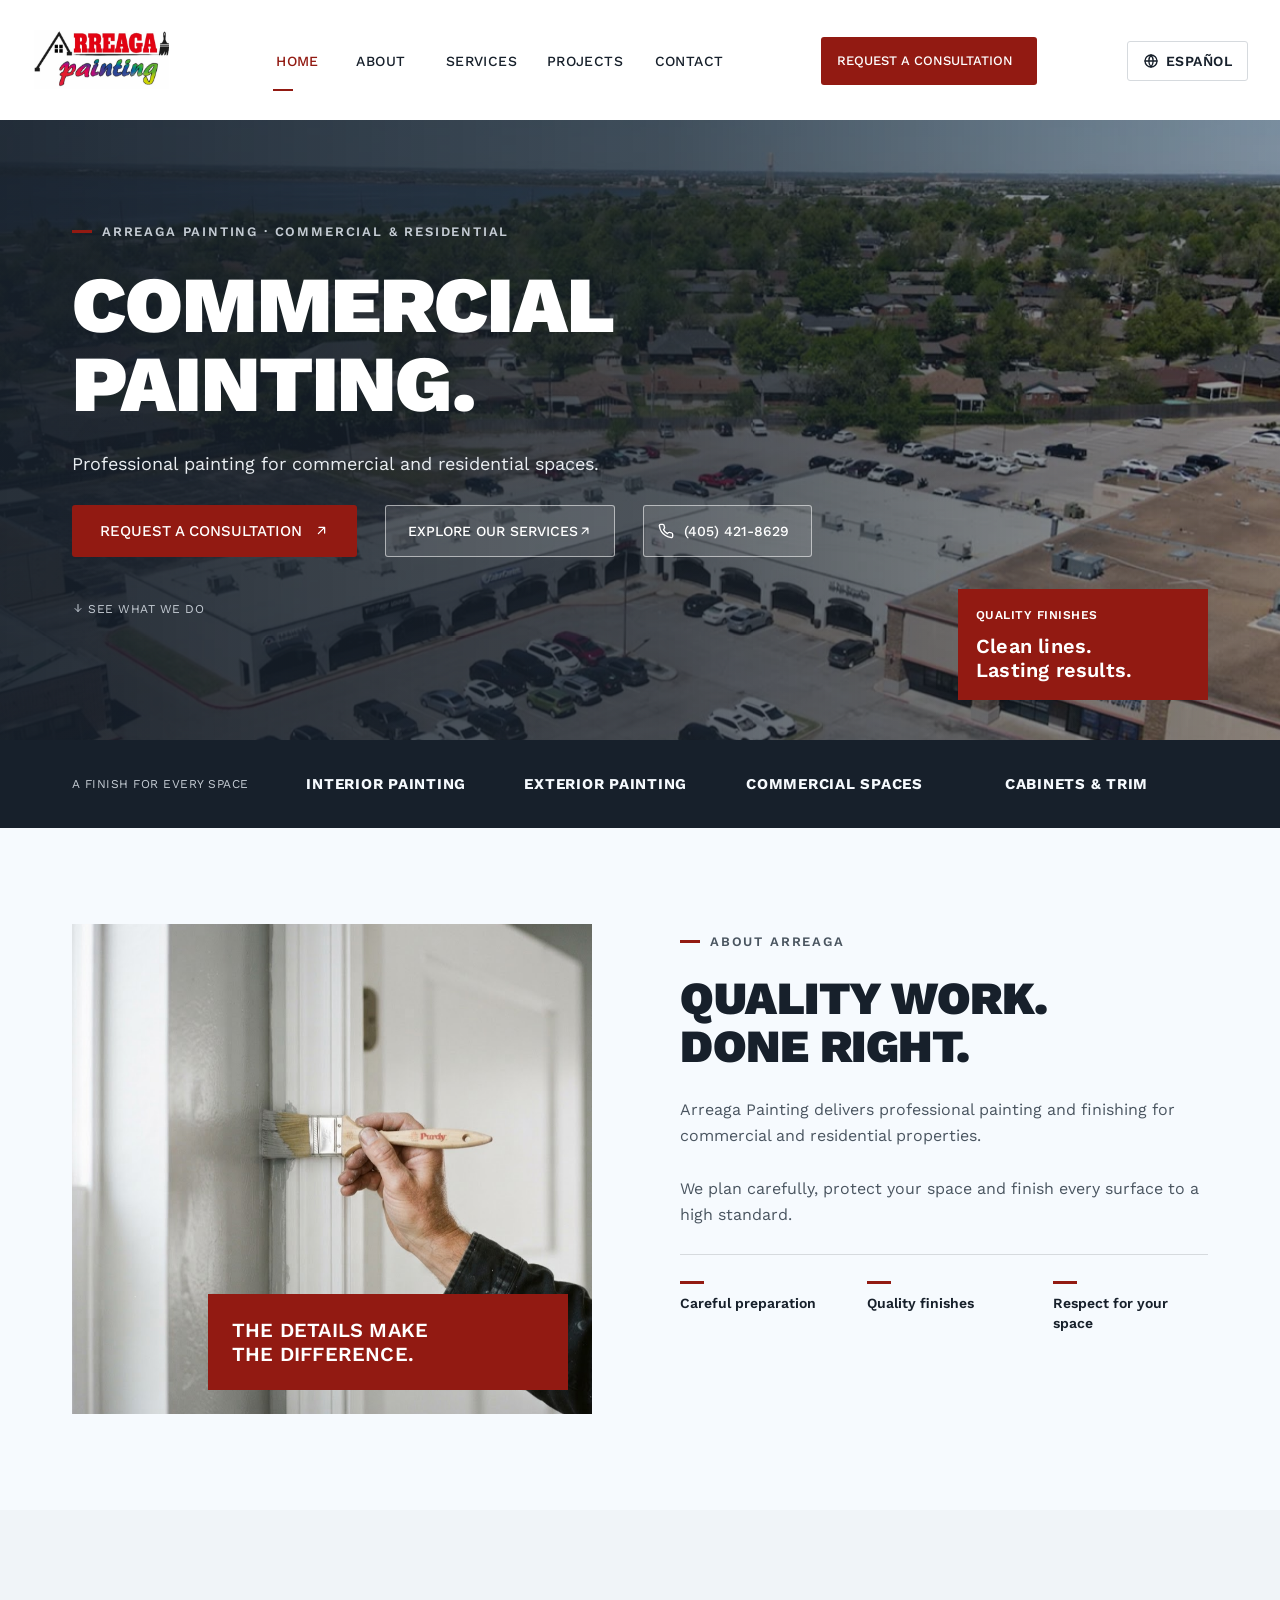
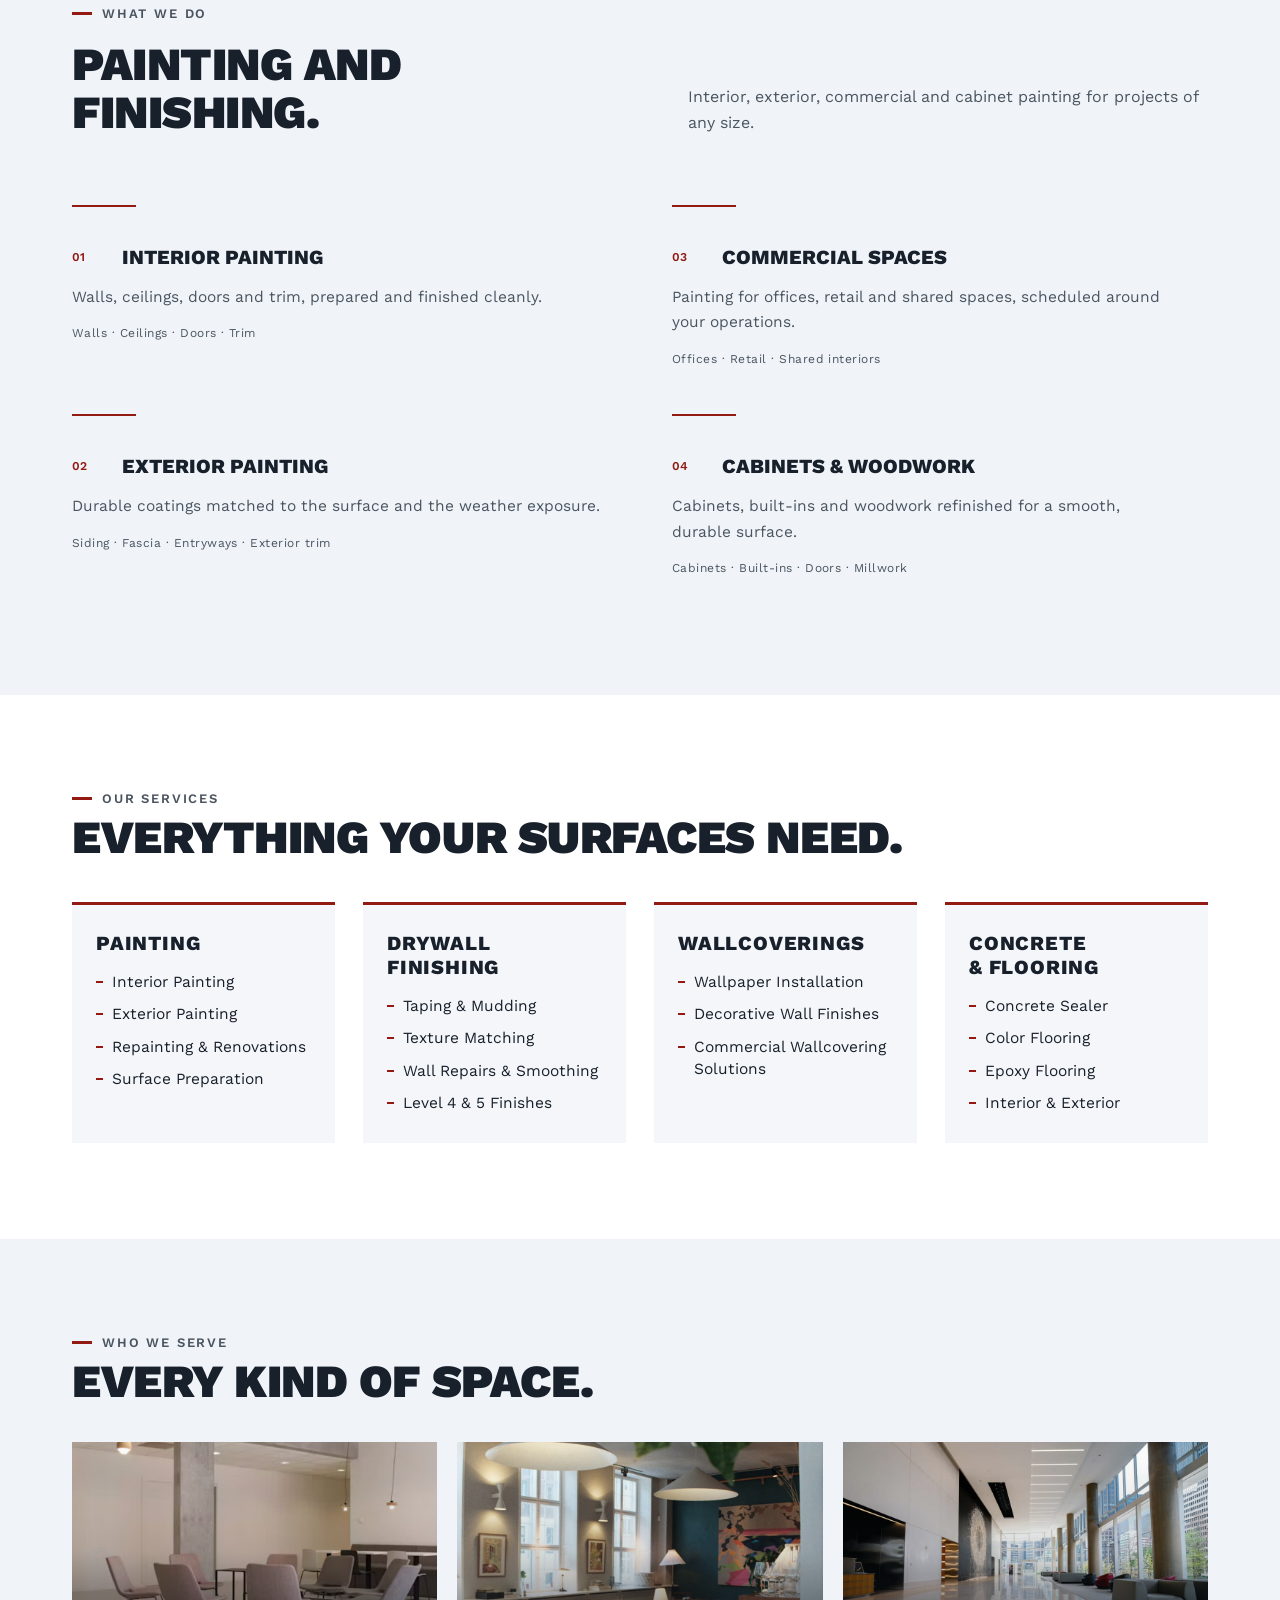
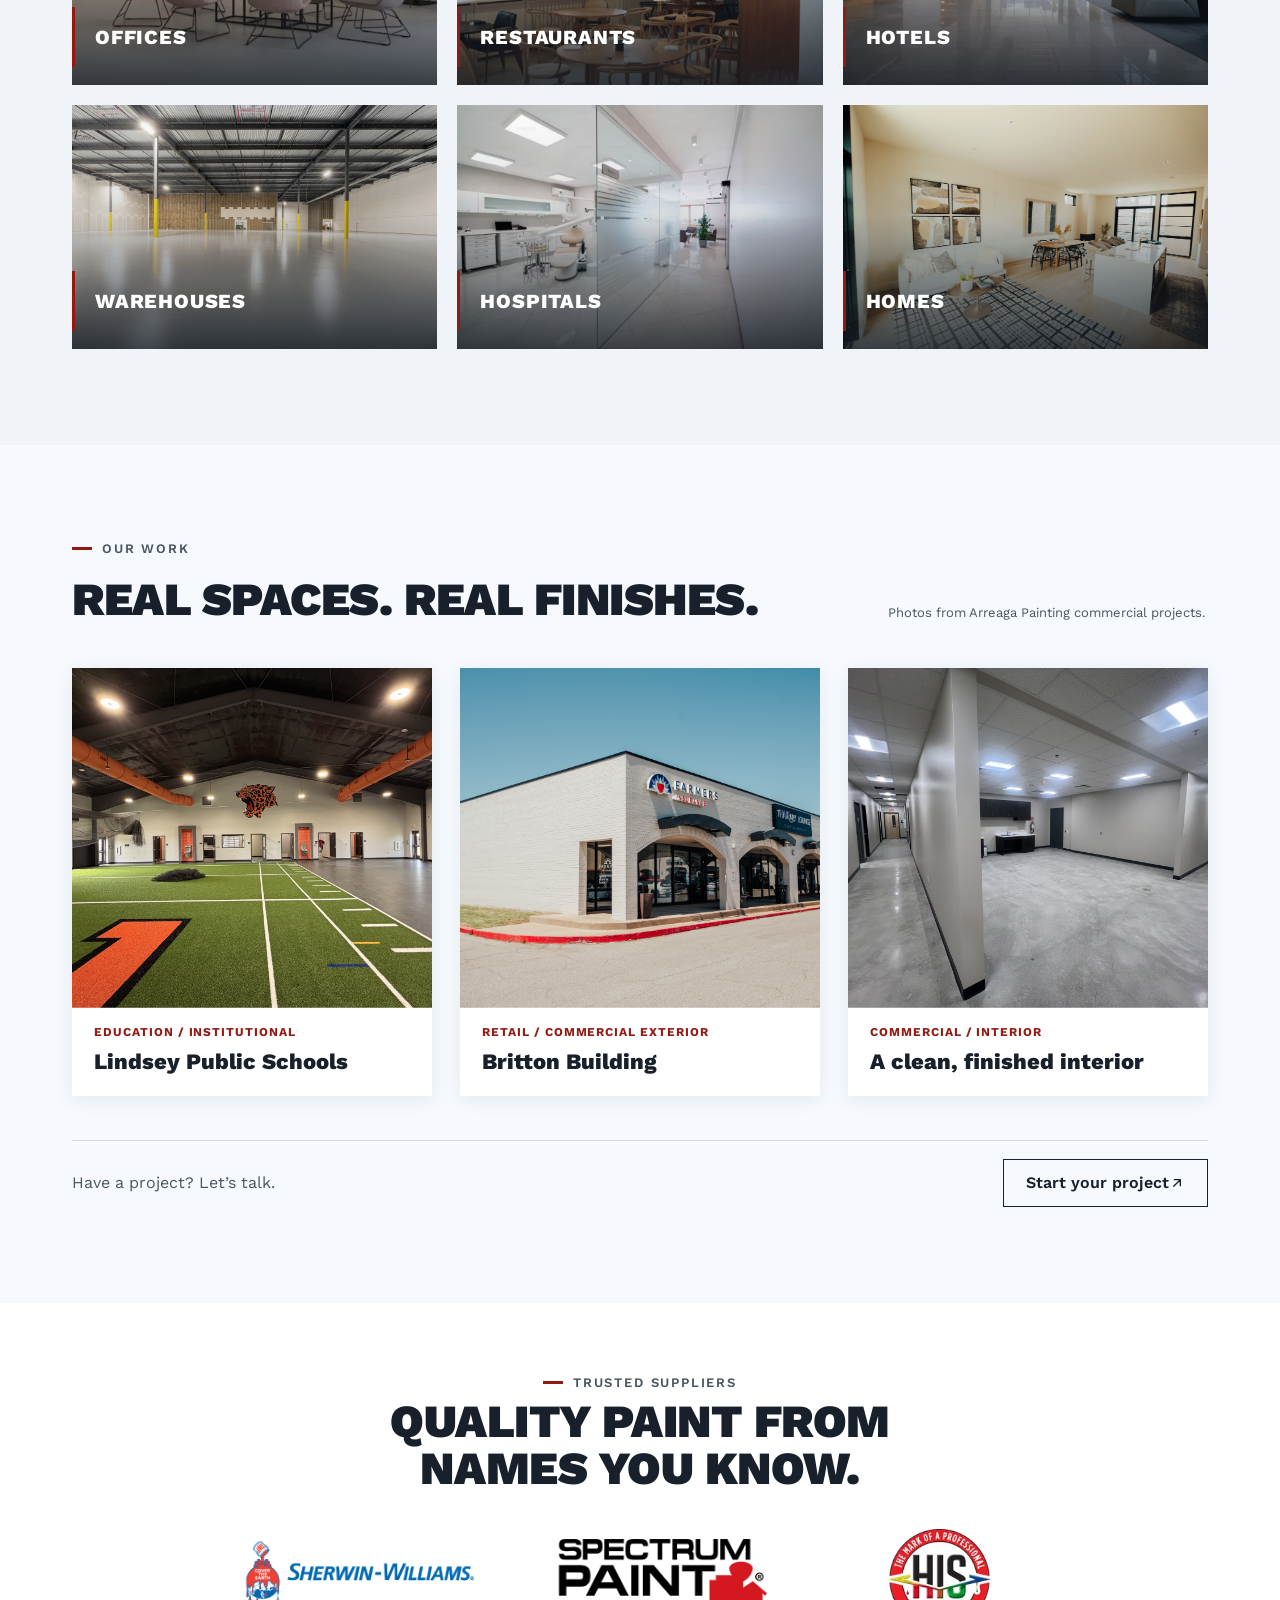
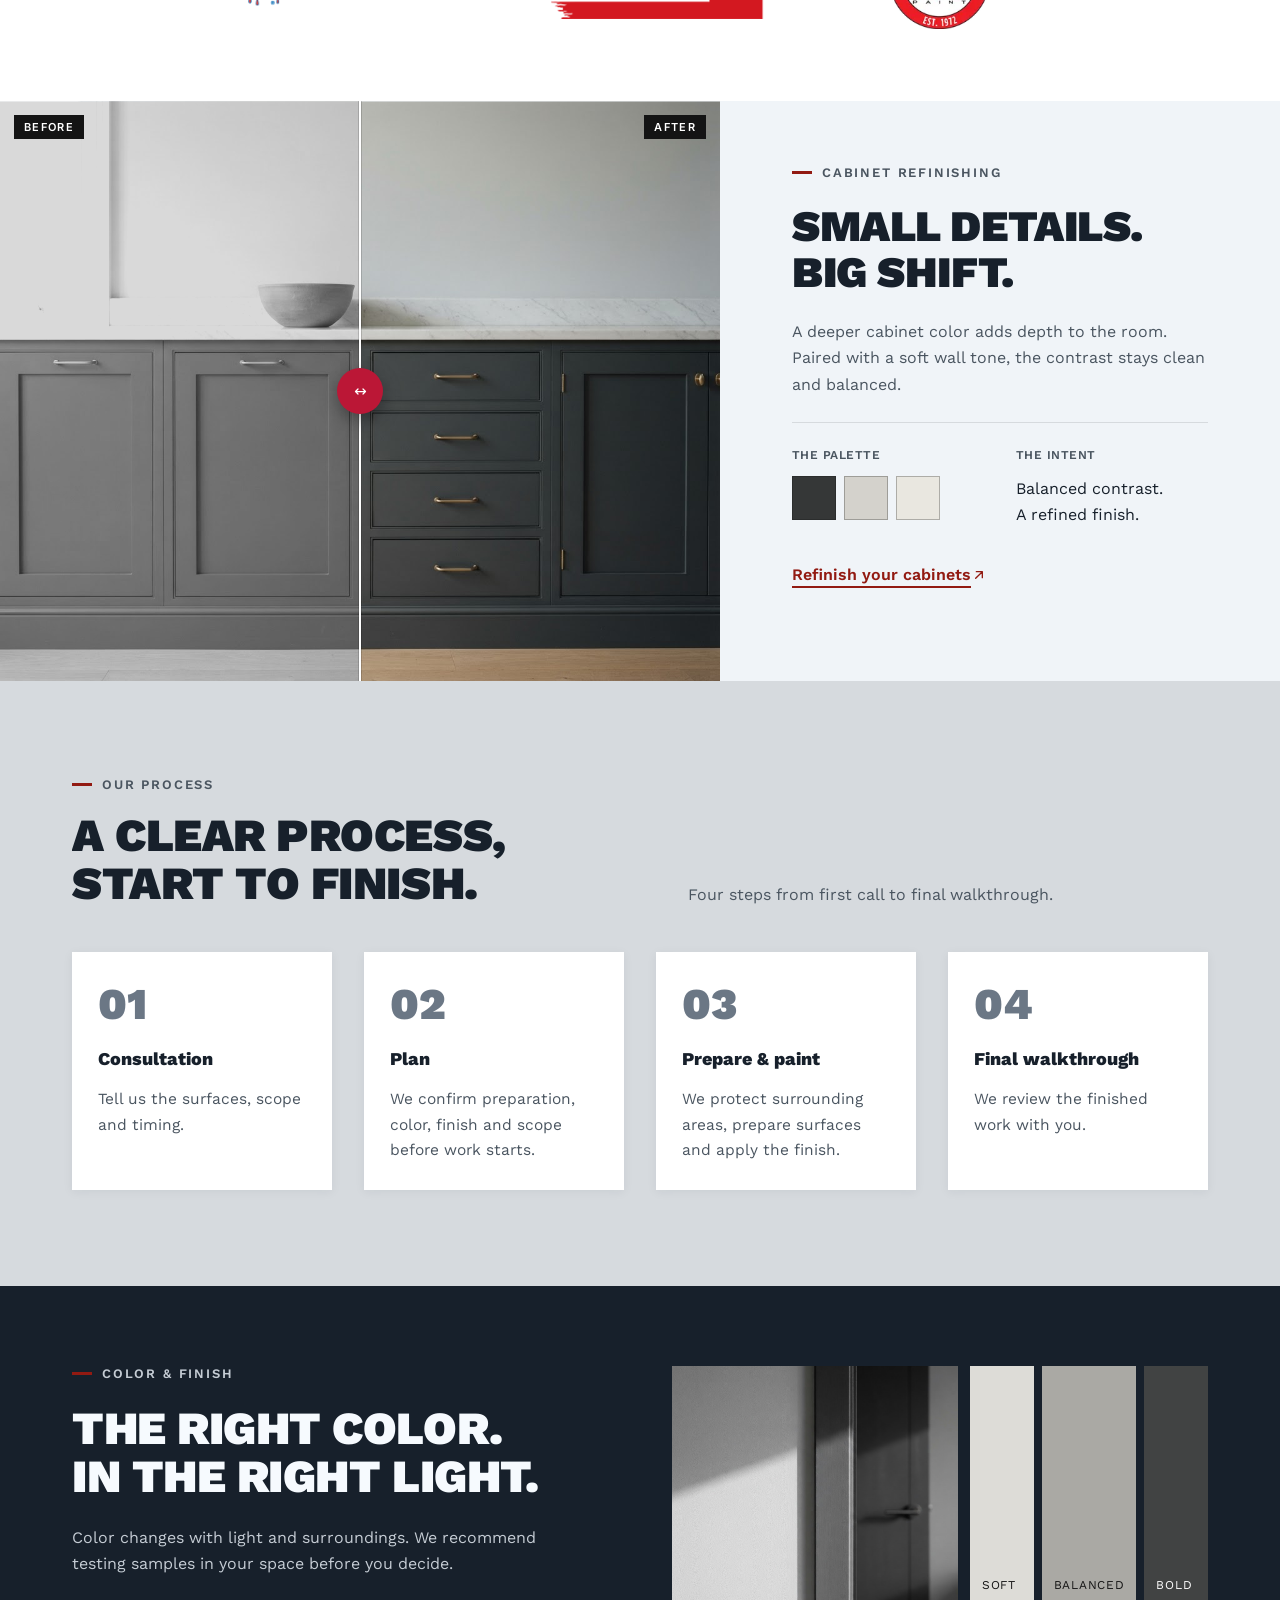
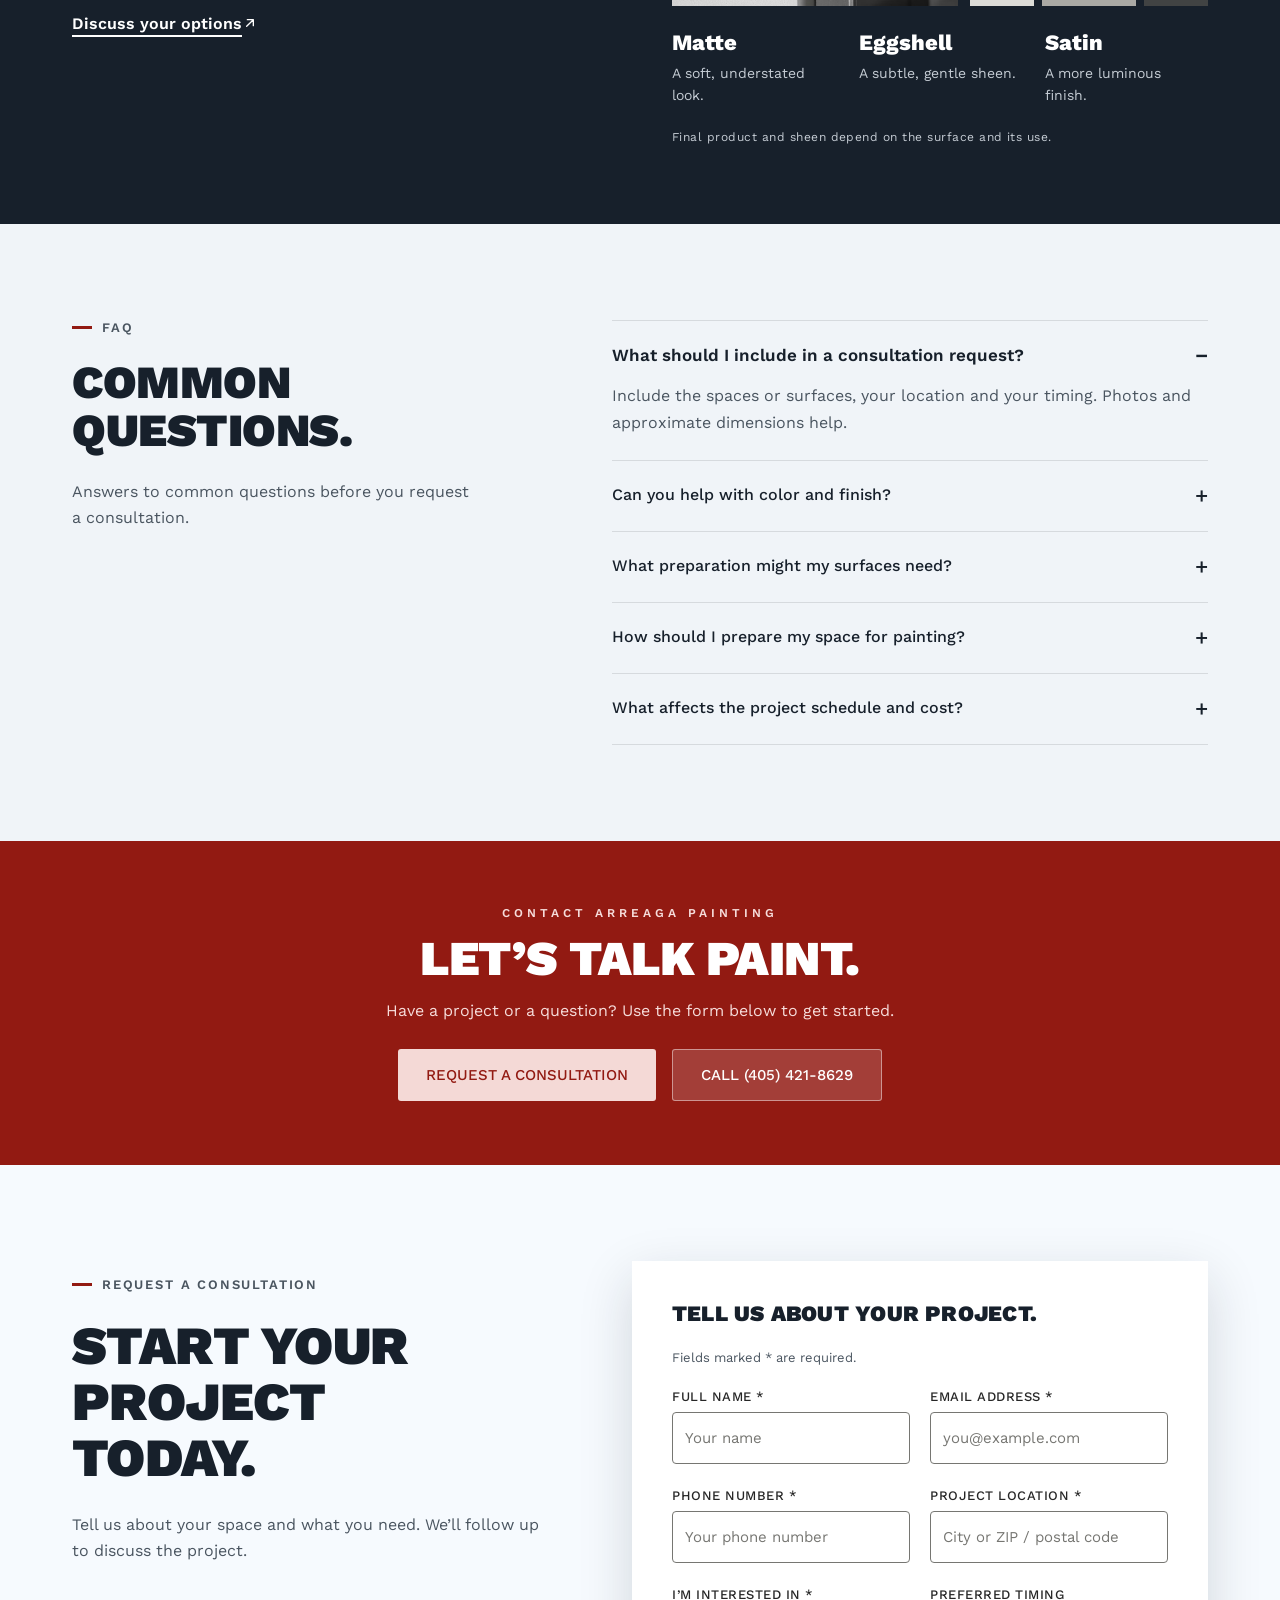
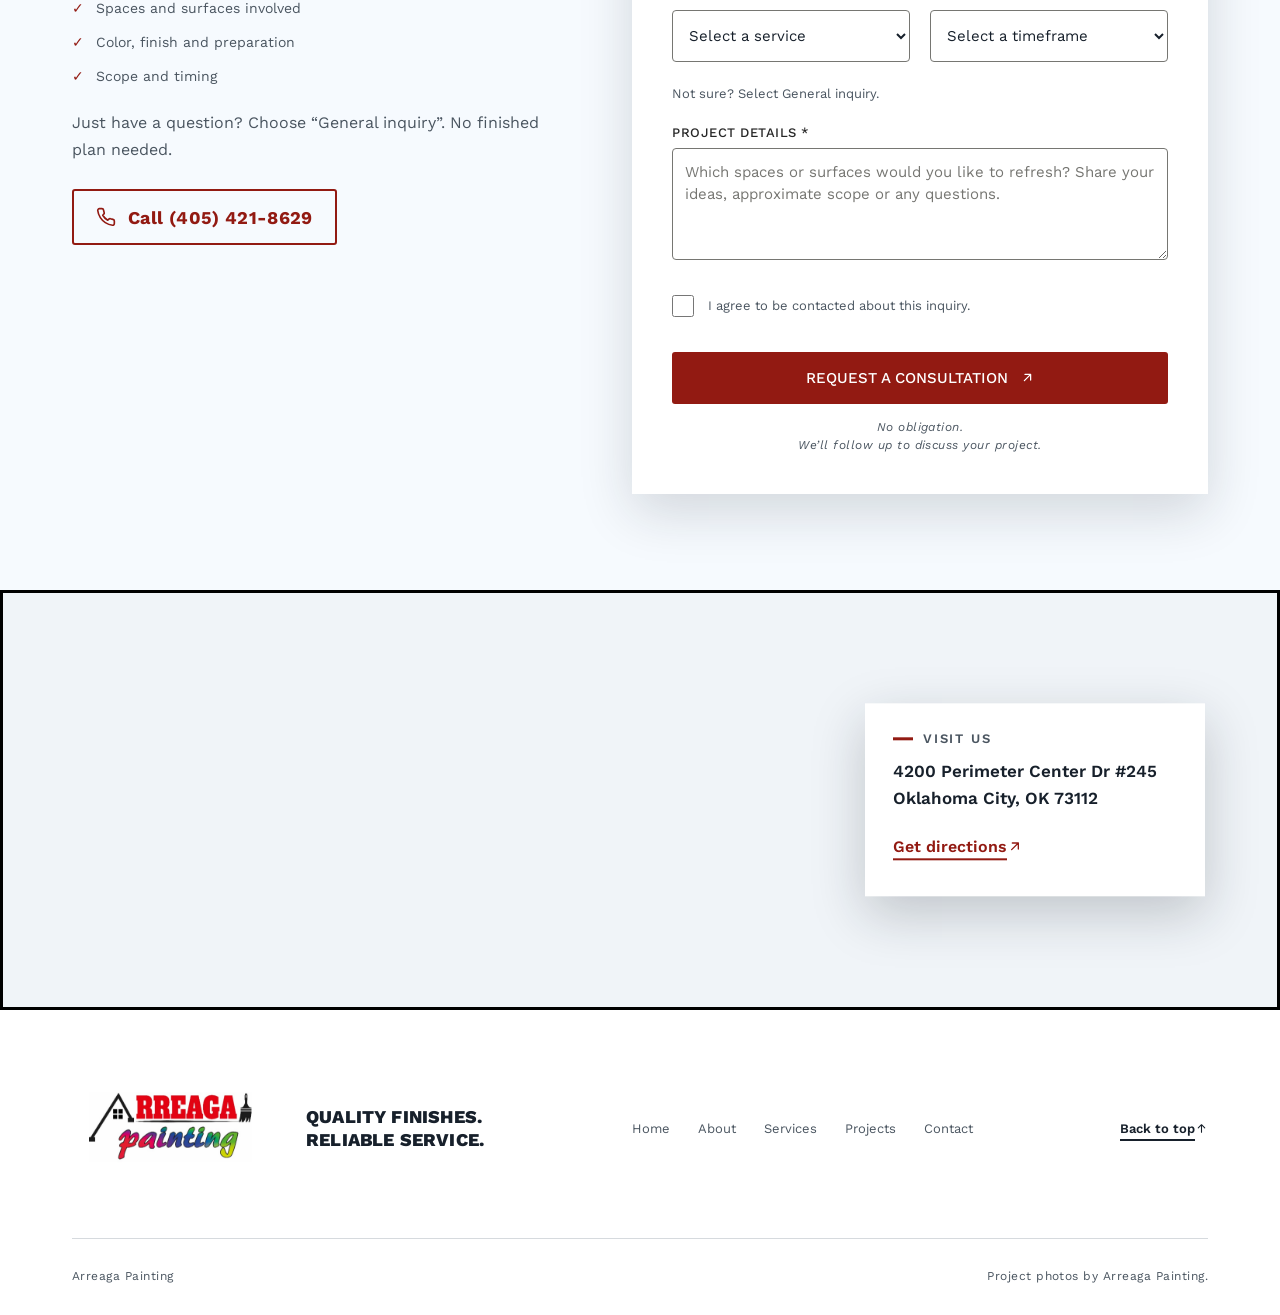
==== commit 0a41a4a9: "Publish site: build the GitHub Pages copy Co-Authored-By: Claude Sonnet 5.5 <noreply@anthropic.com>" ====
--- a/docs/index.html
+++ b/docs/index.html
@@ -1,12 +1,12 @@
 <!doctype html>
-<html lang="en">
+<html lang="en" class="drl biglogo">
 <head>
 <meta charset="utf-8">
 <meta name="viewport" content="width=device-width, initial-scale=1">
-<title>RREAGA Painting · Spaces, reimagined</title>
+<title>Arreaga Painting · Commercial painting</title>
 <link rel="preconnect" href="https://fonts.googleapis.com">
 <link rel="preconnect" href="https://fonts.gstatic.com" crossorigin>
-<link href="https://fonts.googleapis.com/css2?family=Barlow+Condensed:wght@500;600;700&family=Inter:wght@400;500;600&display=swap" rel="stylesheet">
+<link href="https://fonts.googleapis.com/css2?family=Barlow+Condensed:wght@500;600;700&family=Inter:wght@400;500;600&family=Work+Sans:wght@400;500;600;700;800;900&display=swap" rel="stylesheet">
 <style>
 :root{--red:#bb1736;--ink:#141414;--bg:#f7f7f5;--grey:#ececea;--mute:#666;--soft:#b9b9b5;--line:#d4d4d0}
 *{box-sizing:border-box;margin:0}
@@ -68,9 +68,15 @@
 .hero-msg{width:600px;padding:78px 0 48px;display:flex;flex-direction:column;gap:30px;flex-shrink:0}
 h1{font-size:106px;line-height:.92;color:#fff}
 .lead{font-size:18px;line-height:1.6;color:var(--soft);width:460px}
-.actions{display:flex;gap:28px;align-items:center;font-size:14px}
+.actions{display:flex;flex-wrap:wrap;gap:12px 28px;align-items:center;font-size:14px}
+.phone-link{display:inline-flex;align-items:center;gap:10px;min-height:44px;color:#fff;font-weight:600;white-space:nowrap;transition:color .15s}
+.phone-link .pi{display:grid;place-items:center;width:36px;height:36px;border-radius:50%;border:1px solid #414141;transition:border-color .15s,background .15s}
+.phone-link svg{width:16px;height:16px;fill:none;stroke:currentColor;stroke-width:2;stroke-linecap:round;stroke-linejoin:round}
+.phone-link:hover .pi,.phone-link:focus-visible .pi{border-color:var(--red);background:var(--red)}
+.phone-link:hover{color:#fff;text-decoration:underline;text-underline-offset:5px}
 .cue{padding-top:18px;font-size:11px;color:var(--soft)}
 .hero-img{flex:1;position:relative}
+@media(min-width:1281px){.hero-msg{width:640px}}   /* room for the button, phone link and services link in one row */
 .hero-img img{width:100%;height:100%;object-fit:cover}
 .caption{position:absolute;left:0;bottom:0;width:268px;padding:24px;background:var(--red);display:flex;flex-direction:column;gap:10px}
 .caption small{font-size:10px;font-weight:600}
@@ -114,6 +120,13 @@
 figcaption i{font-style:normal;font-size:26px}
 .continue{display:flex;justify-content:space-between;border-top:1px solid #414141;padding-top:18px;font-size:14px;color:var(--soft)}
 .continue a{color:#fff;font-weight:600}
+
+/* project photo cards: three across on desktop, two plus one on tablets, one column on phones */
+.gallery.trio{display:grid;grid-template-columns:repeat(3,1fr);gap:28px;align-items:start}
+.gallery.trio figure{width:auto;padding-top:0}
+.gallery.trio figure img{height:340px}
+@media(max-width:1100px){.gallery.trio{grid-template-columns:1fr 1fr;gap:24px}.gallery.trio figure:last-child{grid-column:1/-1}.gallery.trio figure img{height:300px}.gallery.trio figure:last-child img{height:360px}}
+@media(max-width:800px){.gallery.trio{grid-template-columns:1fr}.gallery.trio figure img,.gallery.trio figure:last-child img{height:260px}}
 
 /* story */
 .story{display:flex;height:580px}
@@ -185,6 +198,14 @@
 .submit{display:flex;justify-content:space-between;align-items:center}
 .submit small{font-size:11px;line-height:1.5}
 
+/* map */
+.mapband{position:relative;height:420px;background:var(--grey)}
+.mapband .map{display:block;width:100%;height:100%;border:0}
+.mapcard{position:absolute;z-index:2;right:72px;top:50%;transform:translateY(-50%);width:min(340px,calc(100% - 40px));display:flex;flex-direction:column;gap:12px;padding:28px;background:#fff;box-shadow:0 18px 50px rgba(23,32,43,.22)}
+.mapcard address{font-style:normal;font-size:17px;line-height:1.6;font-weight:600;color:var(--ink)}
+@media(max-width:1100px){.mapcard{right:32px}}
+@media(max-width:800px){.mapband{height:auto;display:flex;flex-direction:column}.mapcard{position:static;transform:none;width:auto;padding:28px 20px;box-shadow:none}.mapband .map{height:320px}}
+
 /* footer */
 footer{background:#fff;padding:40px 72px 32px;display:flex;flex-direction:column;gap:30px}
 .foot{display:flex;justify-content:space-between;align-items:center}
@@ -209,8 +230,8 @@
   .hero-msg,.lead,.photo,.guide-text,.faq-intro,.invite,.contact>div,figure.big,figure.small{width:auto}
   h1{font-size:80px}h2{font-size:48px}.s76{font-size:56px}
 }
-/* hamburger header: the full nav + CTA no longer fits below ~960px */
-@media(max-width:960px){
+/* hamburger header: the full nav, CTA and language button no longer fit below ~1024px */
+@media(max-width:1024px){
   .header{height:96px;padding:0 20px}
   .header{overflow:visible}   /* let the dropdown menu show below the bar */
   .logo{height:96px;width:112px}
@@ -244,6 +265,9 @@
   .hero,.about,.intro,.services,.gallery,.story,.steps,.guide,.faq,.contact,.request,.row,.finish,.principles,.opts,.continue,.foot,.notes,.submit,.study{flex-direction:column;gap:28px}
   .hero{padding:0 20px;height:auto}
   .hero-img{height:360px;margin:0 -20px}
+  /* hero caption box: top right of the photo on phones and portrait tablets */
+  .caption{top:0;right:0;bottom:auto;left:auto;width:min(230px,70%);padding:16px}
+  .caption b{font-size:24px}
   .overview{flex-wrap:wrap;height:auto;gap:12px 24px;padding:24px 20px}
   h1{font-size:64px}h2,.s58{font-size:42px}.s76{font-size:48px}
   .lead{width:auto}.photo{height:360px}.note{width:auto;left:16px;font-size:24px}
@@ -307,6 +331,8 @@
   .guide{padding:56px 32px}.contact{padding:48px 32px}
   footer{padding:36px 32px}
 }
+/* very small phones (320px): keep the longest headline word inside the column */
+@media(max-width:360px){h1{font-size:56px}}
 
 
 /* ===== Design review: applied changes (kept in review order so later rules win, as in the preview) ===== */
@@ -440,11 +466,6 @@
 
 /* m-hero-wall-wipe — Hero "fresh coat" wall wipe */
 .hero-img{overflow:hidden}
-.rvwall{position:absolute;inset:0;z-index:3;background:#d9d7d0;pointer-events:none;will-change:transform}
-.rvwall:before{content:"";position:absolute;left:-18px;top:0;bottom:0;width:18px;background:#bb1736}
-.rvwall.go{animation:rvwall 1.7s cubic-bezier(.7,0,.2,1) .25s forwards}
-@keyframes rvwall{to{transform:translateX(calc(100% + 20px))}}
-@media (prefers-reduced-motion:reduce){.rvwall{display:none}}
 
 /* m-hide-header — Hide header on scroll down, show on scroll up */
 .header{transition:transform .4s cubic-bezier(.4,0,.2,1),box-shadow .25s}
@@ -467,8 +488,6 @@
 /* m-card-hover — Service and process card hover */
 article{position:relative;transition:transform .35s cubic-bezier(.2,.7,.1,1)}
 article:hover{transform:translateY(-4px)}
-article:after{content:"";position:absolute;left:0;top:-1px;height:2px;width:100%;background:#bb1736;transform:scaleX(0);transform-origin:0 50%;transition:transform .5s cubic-bezier(.2,.7,.1,1)}
-article:hover:after{transform:scaleX(1)}
 article h3 em{transition:color .3s,transform .3s}
 article:hover h3 em{color:#141414;transform:translateX(4px)}
 .steps>div{transition:transform .35s cubic-bezier(.2,.7,.1,1)}
@@ -497,33 +516,366 @@
 
 
 /* ===== Colour palette in the consultation form (applied from design review) ===== */
-.pal-field{display:flex;flex-direction:column;gap:12px}
-.pal-hd{display:flex;justify-content:space-between;align-items:baseline;font-size:12px}
-.pal-hd b{font-weight:600}
-.pal-hd span{color:var(--mute);font-weight:400}
-.pal-grid{display:grid;grid-template-columns:repeat(auto-fill,minmax(48px,1fr));gap:10px}
-.pal-sw,.pal-custom{position:relative;display:block!important;aspect-ratio:1;min-height:44px;border-radius:10px;border:1px solid rgba(20,20,20,.18);cursor:pointer;padding:0;transition:transform .2s cubic-bezier(.2,.7,.1,1),box-shadow .2s}
-.pal-sw:hover,.pal-custom:hover{transform:translateY(-2px);box-shadow:0 6px 14px rgba(20,20,20,.14)}
-.pal-sw[aria-checked=true],.pal-custom.on{outline:2px solid var(--red);outline-offset:3px}
-.pal-sw[aria-checked=true]:after{content:"✓";position:absolute;inset:0;display:grid;place-items:center;font:700 18px Inter,sans-serif}
-.pal-sw:focus-visible,.pal-custom:focus-within{outline:3px solid var(--ink);outline-offset:3px}
-.pal-custom{background:conic-gradient(from 0deg,#e5484d,#f5a524,#e9e143,#46c35f,#3aa7e5,#8a63d2,#e5484d);overflow:hidden}
-.pal-custom.on{background:var(--c)}
-.pal-plus{position:absolute;inset:0;display:grid;place-items:center;color:#fff;font:600 22px Inter,sans-serif;text-shadow:0 1px 3px rgba(0,0,0,.5);pointer-events:none}
-form .pal-custom input[type=color]{position:absolute;inset:0;width:100%;height:100%;min-height:0;padding:0;border:0;opacity:0;cursor:pointer}
-.pal-sel{display:flex;align-items:center;gap:10px;min-height:44px;padding:8px 12px;font-size:13px;background:var(--bg);border:1px dashed #b9b9b5;border-radius:8px}
-.pal-chip{flex:none;width:24px;height:24px;border-radius:50%;border:1px solid rgba(20,20,20,.2);background:repeating-conic-gradient(#e7e7e4 0 25%,#fff 0 50%) 0 0/10px 10px}
-.pal-name{flex:1;color:var(--ink)}
-.pal-clear{color:var(--red);font:600 12px Inter,sans-serif;cursor:pointer;padding:8px}
-.pal-clear[hidden]{display:none}
-.pal-note{font-size:12px;line-height:1.5;color:var(--mute)}
+
+
+/* ===== Industrial commercial look (applied from design review). Everything is scoped under html.drl, which index.html sets. ===== */
+html.drl{--red:#921a12;--ink:#17202b;--bg:#f6fafe;--grey:#f0f4f8;--line:#d6dade;--mute:#4a5560;--soft:#c5ccd4}
+html.drl body,html.drl input,html.drl select,html.drl textarea,html.drl button{font-family:'Work Sans',-apple-system,'Segoe UI',Roboto,Arial,sans-serif}
+html.drl h1,html.drl h2,html.drl h3,html.drl h4,html.drl em,html.drl .caption b,html.drl .note,html.drl .opts b,html.drl .foot b,html.drl figcaption b,html.drl .overview span,html.drl .rvtrust b{font-family:'Work Sans',-apple-system,'Segoe UI',Roboto,Arial,sans-serif;font-style:normal}
+html.drl h1,html.drl h2{font-weight:900;letter-spacing:-.01em;line-height:1.04}
+html.drl h1{font-size:clamp(36px,6.2vw,84px);line-height:1}
+html.drl h2{font-size:clamp(28px,3.6vw,48px)}
+html.drl .s58{font-size:clamp(28px,3.4vw,44px)}
+html.drl .s76{font-size:clamp(30px,4.2vw,56px)}
+html.drl .contact h2{font-size:clamp(28px,3.8vw,52px);color:#fff}
+html.drl h3,html.drl h4,html.drl .opts b,html.drl figcaption b{font-weight:800}
+html.drl .caption b{font-size:20px;line-height:1.2}
+html.drl .note{font-size:20px;line-height:1.2;background:var(--red)}
+html.drl .overview span{font-size:15px;font-weight:700;text-transform:uppercase;letter-spacing:.05em}
+html.drl .foot b{font-size:18px;font-weight:800;line-height:1.25}
+html.drl article h3{font-size:20px;text-transform:uppercase}
+html.drl article h3 em{font-family:'Work Sans',-apple-system,'Segoe UI',Roboto,Arial,sans-serif}
+html.drl .steps h4{font-size:18px;text-transform:none}
+html.drl .steps em{font-size:44px;font-weight:900;color:var(--line)}
+html.drl form h3{font-size:22px;font-weight:900;text-transform:uppercase}
+html.drl figcaption b{font-size:22px;text-decoration:underline;text-decoration-thickness:2px;text-underline-offset:5px}
+html.drl .opts b{font-size:22px}
+html.drl .btn{border-radius:3px;font-size:15px;font-weight:500;letter-spacing:0;text-transform:uppercase;height:52px;padding:0 28px;gap:12px}
+html.drl .btn:hover{background:#6f130d}
+html.drl .header .btn{font-size:15px;height:48px;padding:0 22px;gap:10px}
+html.drl .rvcall svg{width:16px;height:16px;fill:none;stroke:currentColor;stroke-width:2;stroke-linecap:round;stroke-linejoin:round}
+@media(max-width:1400px){html.drl .header .rvcall{display:none}}
+@media(min-width:1025px){html.drl nav#nav{font-size:15px;font-weight:500;text-transform:uppercase;letter-spacing:.03em;gap:26px}}
+html.drl .hero{display:block;position:relative;height:auto;min-height:620px;padding:0 72px;overflow:hidden}
+html.drl .hero-msg{position:relative;z-index:2;width:min(780px,100%);padding:104px 0 112px;gap:26px}
+html.drl .hero-img{position:absolute;inset:0;z-index:0;flex:none;min-height:0;height:auto;margin:0}
+html.drl .hero-img img{position:absolute;inset:0;width:100%;height:100%;object-fit:cover}
+html.drl .hero-img:after{content:"";position:absolute;inset:0;background:linear-gradient(90deg,rgba(23,32,43,.92),rgba(23,32,43,.72) 52%,rgba(23,32,43,.32))}
+html.drl .caption{z-index:3;left:auto;right:72px;bottom:40px;width:250px;padding:18px}
+html.drl .lead{font-size:18px;max-width:560px;width:auto;color:#e9edf1}
+html.drl .hero-msg .actions .plain,html.drl .phone-link{border:1px solid rgba(255,255,255,.55);background:rgba(255,255,255,.1);padding:0 22px;border-radius:3px;text-transform:uppercase;font-weight:500;min-height:52px;text-decoration:none;color:#fff}
+html.drl .phone-link{padding:0 22px 0 14px}
+html.drl .phone-link .pi{border:0;width:auto;height:auto}
+html.drl .phone-link:hover .pi{background:transparent}
+html.drl .overview{background:var(--ink);border-top:0}
+html.drl .dark:before,html.drl .guide:before{display:none}
+html.drl .guide{background:var(--ink)}
+html.drl article{border-top:0;padding:24px 0}
+html.drl article:before{content:"";display:block;width:64px;height:2px;background:var(--red);margin-bottom:22px}
+html.drl #projects.dark{background:var(--bg);color:var(--ink)}
+html.drl #projects h2.on-dark{color:var(--ink)}
+html.drl #projects .label.light,html.drl .request .label.light{color:var(--mute)}
+html.drl .note-sm{color:var(--mute)}
+html.drl .gallery{align-items:flex-start}
+html.drl figure{background:#fff;padding:0 0 22px;box-shadow:0 4px 18px rgba(23,32,43,.08);gap:16px}
+html.drl figure.small{padding-top:0}
+html.drl figcaption{padding:0 22px}
+html.drl figcaption small{color:var(--red);font-weight:700;letter-spacing:.08em}
+html.drl figcaption b{color:var(--ink)}
+html.drl .continue{border-top:1px solid var(--line);color:var(--mute)}
+html.drl .continue a{color:var(--ink);border-color:var(--ink)}
+html.drl .continue a:hover{background:var(--ink);color:#fff!important}
+html.drl #process{background:var(--line)}
+html.drl .steps>div{background:#fff;border-top:0;padding:26px;box-shadow:0 2px 10px rgba(23,32,43,.06)}
+html.drl .contact{flex-direction:column;text-align:center;justify-content:center;gap:14px;padding:64px 32px;background:var(--red)}
+html.drl .contact>div{width:auto;flex:none;align-items:center}
+html.drl .contact p{flex:none;max-width:640px;color:#f6dcda}
+html.drl .contact small{color:#f6dcda;letter-spacing:4px;font-weight:600}
+html.drl .contact .arrow{display:none}
+html.drl .rvbtns{display:flex;flex-direction:row;gap:16px;flex-wrap:wrap;justify-content:center;margin-top:10px}
+html.drl .rvbtns a{display:inline-flex;align-items:center;height:52px;padding:0 28px;border-radius:3px;font-size:15px;font-weight:500;text-transform:uppercase;text-decoration:none}
+html.drl .rvb1{background:#f4d9d6;color:var(--red)}
+html.drl .rvb2{background:rgba(255,255,255,.16);color:#fff;border:1px solid rgba(255,255,255,.45)}
+html.drl .request.dark{background:var(--bg);color:var(--ink)}
+html.drl .invite h2.on-dark{color:var(--ink)}
+html.drl .invite .body.light,html.drl .invite ul{color:var(--mute)}
+html.drl form{box-shadow:0 18px 50px rgba(23,32,43,.16)}
+html.drl form input:not([type=checkbox]),html.drl form select,html.drl form textarea{border:0;border-bottom:1px solid #9aa3ad;border-radius:0;background:transparent;height:44px;padding:8px 0;font-size:15px}
+html.drl form textarea{height:96px;border:0;border-bottom:1px solid #9aa3ad}
+html.drl form input:focus,html.drl form select:focus,html.drl form textarea:focus{border-bottom-color:var(--red);box-shadow:none;background:transparent}
+html.drl form input:user-invalid,html.drl form select:user-invalid,html.drl form textarea:user-invalid{background:transparent;border-bottom-color:var(--red)}
+html.drl form label{font-size:12px;font-weight:500;text-transform:uppercase;letter-spacing:.04em;color:rgba(0,0,0,.85)}
+html.drl form label.consent{text-transform:none;letter-spacing:0;font-size:13px;font-weight:400;color:var(--mute)}
+html.drl .submit{flex-direction:column;align-items:stretch;gap:14px}
+html.drl .submit .btn{width:100%;justify-content:center}
+html.drl .submit small{text-align:center;font-style:italic}
+html.drl footer{background:var(--ink);color:#fff}
+html.drl .foot nav,html.drl .notes{color:var(--soft)}
+html.drl .foot b,html.drl .top{color:#fff}
+html.drl footer hr{background:#2d3a4a}
+html.drl .brand img{background:#fff;padding:6px 10px;border-radius:3px;width:150px;height:112px}
+@media(max-width:1100px){html.drl .hero{padding:0 32px}html.drl .hero-msg{padding:80px 0 88px}html.drl .caption{right:32px}html.drl .contact{padding:56px 32px}}
+@media(max-width:800px){html.drl .hero{padding:0 20px;min-height:0}html.drl .hero-msg{padding:64px 0 72px}html.drl .hero-img{height:auto;margin:0}html.drl .caption{display:none}html.drl .contact{padding:48px 20px}html.drl .brand img{width:130px;height:98px}html.drl .submit{align-items:stretch}}
+
+
+/* ===== Bigger header logo (applied from design review). Scoped under html.biglogo, which index.html sets. ===== */
+html.biglogo .header>a:first-child{display:flex;align-items:center;height:100%;overflow:hidden;line-height:0;flex:none}
+html.biglogo .logo{display:block;height:197px;width:229px;max-width:none;flex:none}
+@media(max-width:1100px){html.biglogo .logo{height:176px;width:205px}}
+@media(max-width:1024px){html.biglogo .header{height:104px}html.biglogo .logo{height:150px;width:175px}html.biglogo [id]{scroll-margin-top:112px}}
+
+
+/* hero background video: sits above the poster image and fades in once it is actually playing */
+.hero-img .herovideo{position:absolute;inset:0;width:100%;height:100%;object-fit:cover;opacity:0;transition:opacity .8s ease;pointer-events:none}
+.hero-img .herovideo.on{opacity:1}
+.hero-img.vplaying>img{visibility:hidden;will-change:auto}   /* the poster is only a fallback; while the video plays it is not painted at all */
+.hero-img{isolation:isolate}
+@media(prefers-reduced-motion:reduce){.hero-img .herovideo{display:none}}
+
+
+/* language switch: a pill in the header; on small screens a compact "ES" pill beside the hamburger, plus a row in the menu */
+.langbtn,.nav-lang{font-family:inherit;cursor:pointer}
+.langbtn{display:inline-flex;align-items:center;gap:7px;height:40px;padding:0 14px;border:1px solid var(--line);border-radius:3px;background:#fff;color:var(--ink);font-size:14px;font-weight:600;text-transform:uppercase;letter-spacing:.04em;white-space:nowrap;transition:border-color .15s,color .15s}
+.langbtn:hover,.langbtn:focus-visible{border-color:var(--red);color:var(--red)}
+.langbtn svg,.nav-lang svg{width:16px;height:16px;fill:none;stroke:currentColor;stroke-width:2;stroke-linecap:round;stroke-linejoin:round;flex:none}
+.langbtn .sh{display:none}
+.nav-lang{display:none}
+@media(max-width:1024px){
+  .header .langbtn{position:absolute;right:62px;top:50%;transform:translateY(-50%);height:36px;width:40px;padding:0;justify-content:center;gap:0;font-size:13px}
+  .header .langbtn svg,.header .langbtn .lf{display:none}
+  .header .langbtn .sh{display:inline}
+  .header nav#nav .nav-lang{display:flex;align-items:center;gap:10px;width:100%;min-height:48px;padding:0 14px;border:0;border-radius:10px;background:none;color:var(--ink);font-size:17px;font-weight:500;text-align:left}
+  .header nav#nav .nav-lang svg{width:18px;height:18px}
+  .header nav#nav .nav-lang:hover,.header nav#nav .nav-lang:focus-visible{background:rgba(187,23,54,.09);color:var(--red)}
+}
+
+/* language switch must not change any sizes: elements take the width of the longer language, text centred */
+@media(min-width:1025px){
+  .header nav>a{text-align:center;justify-content:center;box-sizing:border-box}
+  .header nav>a:nth-of-type(1){min-width:49px}.header nav>a:nth-of-type(2){min-width:86px}.header nav>a:nth-of-type(3){min-width:83px}.header nav>a:nth-of-type(4){min-width:92px}.header nav>a:nth-of-type(5){min-width:84px}
+  .langbtn{min-width:121px;justify-content:center}
+}
+.hero .btn{min-width:283px;justify-content:center}
+.hero .actions .plain{min-width:230px;justify-content:center}
+@media(max-width:420px){.hero .lead{min-height:86px}}
+.overview small{min-width:174px}
+.overview span{text-align:center}
+.overview span:nth-of-type(1){min-width:160px}.overview span:nth-of-type(2){min-width:164px}.overview span:nth-of-type(3){min-width:201px}.overview span:nth-of-type(4){min-width:203px}
+
+/* trusted suppliers */
+.suppliers{background:#fff;text-align:center;padding-top:72px;padding-bottom:72px}
+.suppliers .label{justify-content:center}
+.suppliers h2{font-size:28px;margin:8px auto 36px;max-width:720px}
+.logos{list-style:none;margin:0 auto;padding:0;display:flex;justify-content:center;align-items:center;gap:40px 72px;flex-wrap:wrap;max-width:1000px}
+.logos li{display:flex;align-items:center;justify-content:center;height:100px;min-width:200px}
+.logos img{height:80px;width:auto;max-width:100%;object-fit:contain}
+.logos li:nth-child(3) img{height:100px}
+@media(max-width:800px){.suppliers{padding-top:48px;padding-bottom:48px}.suppliers h2{font-size:22px;margin-bottom:24px}.logos{gap:20px 40px}.logos li{height:80px;min-width:150px}.logos img{height:60px}.logos li:nth-child(3) img{height:80px}}
+
+/* who we serve */
+.serve h2{margin:8px 0 36px}
+.serve-grid{list-style:none;margin:0;padding:0;display:grid;grid-template-columns:repeat(3,1fr);gap:20px}
+.serve-grid li{padding:26px 24px;border-top:3px solid var(--red);background:#fff;font-weight:800;font-size:20px;text-transform:uppercase;letter-spacing:.04em;color:var(--ink)}
+@media(max-width:800px){.serve-grid{grid-template-columns:1fr 1fr;gap:12px}.serve-grid li{padding:20px 16px;font-size:16px}.serve-grid li:last-child{grid-column:1/-1}}
+
+/* our services */
+.ourserv{background:#fff}
+.ourserv h2{margin:8px 0 40px}
+.svc-grid{display:grid;grid-template-columns:repeat(4,1fr);gap:28px}
+.svc{border-top:3px solid var(--red);background:#f4f6f9;padding:26px 24px 28px}
+.svc h3{font-size:20px;font-weight:800;text-transform:uppercase;letter-spacing:.04em;margin:0 0 16px}
+.svc ul{list-style:none;margin:0;padding:0;display:flex;flex-direction:column;gap:10px}
+.svc li{position:relative;padding-left:16px;font-size:15.5px;line-height:1.45;color:var(--ink)}
+.svc li:before{content:"";position:absolute;left:0;top:.62em;width:7px;height:2px;background:var(--red)}
+@media(max-width:1100px){.svc-grid{grid-template-columns:1fr 1fr;gap:20px}}
+@media(max-width:800px){.svc-grid{grid-template-columns:1fr;gap:14px}}
+
+/* ===== Design review round: desktop and mobile audit (applied) ===== */
+/* d-wide-container — Cap content width on big screens */
+@media(min-width:1560px){
+html.drl .header,html.drl .overview,html.drl footer,html.drl .guide,html.drl .pad,html.drl .hero{padding-left:max(72px,calc((100% - 1416px)/2));padding-right:max(72px,calc((100% - 1416px)/2))}
+html.drl .caption{right:max(72px,calc((100% - 1416px)/2))}
+html.drl .story-body{padding-right:max(72px,calc((100% - 1416px)/2))}
+html.drl .mapcard{right:max(72px,calc((100% - 1416px)/2))}
+}
+@media(min-width:1700px){
+html.drl .hero{min-height:720px}
+html.drl h1{font-size:104px}
+html.drl .hero-msg{width:min(900px,100%);padding:128px 0 128px;gap:30px}
+html.drl .lead{font-size:21px;max-width:640px}
+}
+
+/* d-header-fit — Header that fits at 1025-1440px */
+@media(min-width:1025px){
+html.drl .header{gap:14px}
+html.drl .header .btn,html.drl .header .langbtn{white-space:nowrap;flex:none}
+html.drl #nav{flex:none}
+}
+@media(min-width:1025px) and (max-width:1560px){
+html.drl .header{padding-left:48px;padding-right:48px}
+html.drl .header .rvcall{display:inline-flex;font-size:0;gap:0;padding:0;width:48px;justify-content:center}
+}
+@media(min-width:1025px) and (max-width:1366px){html.biglogo .logo{height:155px;width:180px}}
+@media(min-width:1025px) and (max-width:1280px){
+html.drl .header{padding-left:32px;padding-right:32px}
+html.biglogo .logo{height:130px;width:151px}
+html.drl nav#nav{gap:16px;font-size:14px}
+html.drl .header .rvcall{display:none}
+html.drl .header .btn{font-size:13px;padding:0 16px;gap:8px}
+html.drl .header .btn .ar{display:none}
+}
+@media(min-width:1025px) and (max-width:1180px){html.drl .header .langbtn{min-width:0;padding:0 12px}html.drl .header .langbtn svg,html.drl .header .langbtn .lf{display:none}html.drl .header .langbtn .sh{display:inline}}
+
+/* d-clipped-sections — Stop Color & finish and Cabinet story clipping */
+@media(min-width:1101px) and (max-width:1279px){
+html.drl .guide{gap:48px}
+html.drl .guide-text{width:auto;flex:0 1 42%;min-width:0}
+html.drl .mood{min-width:0}
+html.drl .study img{width:36%}
+html.drl .cards div{min-width:0;padding:10px 6px;font-size:11px!important;letter-spacing:.02em!important}
+html.drl .story img{width:42%;flex:none}
+html.drl .story-body{min-width:0;padding:48px 40px}
+html.drl .finish{gap:20px}
+}
+
+/* d-form-call-card — Phone option and sticky intro beside the form */
+html.drl .d-callcard{display:inline-flex;align-items:center;gap:12px;align-self:flex-start;min-height:56px;padding:0 22px;border:2px solid var(--red);border-radius:3px;color:var(--red);font-weight:700;font-size:18px;letter-spacing:.02em;text-decoration:none;transition:background .15s,color .15s}
+html.drl .d-callcard svg{width:20px;height:20px;fill:none;stroke:currentColor;stroke-width:2;stroke-linecap:round;stroke-linejoin:round}
+html.drl .d-callcard:hover,html.drl .d-callcard:focus-visible{background:var(--red);color:#fff}
+@media(min-width:1101px){html.drl .request .invite{position:sticky;top:120px;align-self:flex-start}}
+
+/* m2-form-autofill — Form: autofill, right keyboards, visible errors */
+html.drl #consultation form input:not([type=checkbox]),html.drl #consultation form select,html.drl #consultation form textarea{height:52px;padding:0 12px;border:1.5px solid #767672;border-radius:4px;background:#fff}
+html.drl #consultation form textarea{height:112px;padding:12px}
+html.drl #consultation form input:user-invalid,html.drl #consultation form select:user-invalid,html.drl #consultation form textarea:user-invalid{border-color:#bb1736;background:#fdf3f5;box-shadow:0 0 0 1px #bb1736}
+html.drl #consultation form input:focus,html.drl #consultation form select:focus,html.drl #consultation form textarea:focus{border-color:#bb1736;box-shadow:0 0 0 3px rgba(187,23,54,.22);background:#fff}
+@media(max-width:1024px){
+html.drl #consultation form label.consent{align-items:flex-start;gap:12px;min-height:48px;padding:8px 0}
+html.drl #consultation form .consent input{width:24px!important;height:24px!important;margin:0}
+html.drl #consultation form .submit .btn{width:100%;min-height:56px;justify-content:center}
+}
+
+/* m2-swipe-gallery — Project photos as a swipe carousel */
+@media(max-width:800px){
+#projects .gallery.trio{display:flex!important;flex-direction:row!important;flex-wrap:nowrap!important;gap:12px;overflow-x:auto;scroll-snap-type:x mandatory;-webkit-overflow-scrolling:touch;margin-left:-20px;margin-right:-20px;padding:0 20px 8px;scroll-padding:0 20px;scrollbar-width:none}
+#projects .gallery.trio::-webkit-scrollbar{display:none}
+#projects .gallery.trio figure{flex:0 0 82%;scroll-snap-align:start;min-width:0}
+#projects .gallery.trio figure img,#projects .gallery.trio figure:last-child img{height:240px;width:100%;object-fit:cover}
+}
+
+/* d-sticky-compact-header — Keep a slim header while scrolling.
+   Done with transforms only (no height change), so nothing below the header moves and growing back at the top is smooth. */
+@media(min-width:1025px){
+html.drl .header.rv-hide{transform:none!important}
+html.drl .header{transition:transform .35s cubic-bezier(.4,0,.2,1),box-shadow .25s;will-change:transform}
+html.drl .header>*{transition:transform .35s cubic-bezier(.4,0,.2,1)}
+html.drl .header.scrolled{transform:translateY(-36px)!important}
+html.drl .header.scrolled>*{transform:translateY(18px)}
+html.drl .header.scrolled>a:first-child{transform:translateY(18px) scale(.72);transform-origin:left center}
+}
+
+/* d-services-grid — Align the What we do cards in rows */
+@media(min-width:801px){
+html.drl #services .services{display:grid;grid-template-columns:1fr 1fr;grid-template-rows:repeat(2,auto);grid-auto-flow:column;column-gap:64px;row-gap:0}
+html.drl #services .services>div{display:contents}
+html.drl #services article{height:100%}
+}
+
+/* d-field-contrast — Visible form field underlines */
+html.drl form input:not([type=checkbox]),html.drl form select,html.drl form textarea{border-bottom-width:2px}
+html.drl form input:not([type=checkbox]):not(:focus):not(:user-invalid),html.drl form select:not(:focus):not(:user-invalid),html.drl form textarea:not(:focus):not(:user-invalid){border-bottom-color:#5d6773}
+html.drl form input:not([type=checkbox]):not(:focus):not(:user-invalid):hover,html.drl form select:not(:focus):not(:user-invalid):hover,html.drl form textarea:not(:focus):not(:user-invalid):hover{border-bottom-color:#17202b}
+
+/* d-overview-fit — Tidy the services bar on small laptops */
+@media(min-width:801px) and (max-width:1180px){
+html.drl .overview{display:grid;grid-template-columns:repeat(4,1fr);gap:8px 12px;padding:16px 32px 18px}
+html.drl .overview small{grid-column:1/-1;text-align:center;min-width:0}
+html.drl .overview span,html.drl .overview span:nth-of-type(n){min-width:0;white-space:nowrap}
+}
+
+/* d-no-fake-links — Project names no longer look like links */
+html.drl figcaption b{text-decoration:none}
+
+/* d-step-numbers — Readable process step numbers */
+html.drl .steps em{color:#6b7785}
+
+/* d-skip-link — Skip to content link for keyboard users */
+html.drl .d-skip{position:fixed;left:16px;top:-80px;z-index:100;padding:14px 22px;background:#fff;color:#17202b;font-weight:700;font-size:15px;border:2px solid #921a12;border-radius:3px;transition:top .15s}
+html.drl .d-skip:focus{top:16px}
+
+/* m2-touch-targets — 44px minimum touch targets */
+@media(max-width:1024px){
+.header .langbtn{height:44px;width:44px;right:60px}
+.foot nav a{min-width:44px;justify-content:center}
+.faq summary{min-height:56px;align-items:center}
+}
+
+/* m2-tap-feedback — Pressed-state feedback on tap */
+@media(hover:none){
+a,button,summary{-webkit-tap-highlight-color:transparent}
+.btn:active,.m2-bar a:active,.nav-cta:active{transform:scale(.97);filter:brightness(.88)}
+.phone-link:active,.serve-grid li:active,summary:active{opacity:.7}
+.btn,.m2-bar a{transition:transform .08s,filter .08s}
+}
+
+/* m2-tight-rhythm — Tighter, consistent section rhythm */
+@media(max-width:600px){
+.pad,.guide,.suppliers{padding-top:36px!important;padding-bottom:36px!important}
+}
+
+/* m2-line-length-tablet — Cap paragraph measure on tablets */
+@media(min-width:601px) and (max-width:1024px){
+.body,.lead,article p,details p,.finish p,.steps p{max-width:62ch}
+}
+
+
+/* phones and tablets (hamburger header): no call button in the header (the hero has one); the language button takes its place on the left */
+@media(max-width:1024px){
+  .header .call{display:none!important}
+  .header .langbtn{display:inline-flex!important;left:14px;right:auto;width:44px;height:44px}
+}
+
+/* who we serve: photo tiles */
+.serve-grid li{position:relative;padding:0;aspect-ratio:3/2;overflow:hidden;border-top:0;background:#26303c;display:flex;align-items:flex-end}
+.serve-grid li img{position:absolute;inset:0;width:100%;height:100%;object-fit:cover;transition:transform .6s cubic-bezier(.2,.7,.1,1)}
+.serve-grid li:after{content:"";position:absolute;inset:0;background:linear-gradient(to top,rgba(20,26,34,.82) 0,rgba(20,26,34,.15) 55%,rgba(20,26,34,0) 100%)}
+.serve-grid li span{position:relative;z-index:1;padding:18px 20px;color:#fff;font-weight:800;font-size:20px;text-transform:uppercase;letter-spacing:.04em;border-left:3px solid var(--red);margin:0 0 18px}
+.serve-grid li:hover img{transform:scale(1.04)}
+@media(max-width:800px){.serve-grid li{aspect-ratio:4/3}.serve-grid li span{font-size:15px;padding:10px 12px;margin-bottom:12px}.serve-grid li:last-child{grid-column:auto}}
+@media(prefers-reduced-motion:reduce){.serve-grid li img{transition:none}.serve-grid li:hover img{transform:none}}
+
+/* v-hero-swap-buttons — Hero: Explore our services before the phone button */
+.hero .actions .plain{order:1}
+.hero .actions .phone-link{order:2}
+
+/* white footer (the logo no longer needs a white box) and a black border around the map */
+html.drl footer{background:#fff;color:var(--ink)}
+html.drl footer hr{background:var(--line)}
+html.drl .foot nav,html.drl .notes{color:var(--mute)}
+html.drl .foot b,html.drl .top{color:var(--ink)}
+html.drl .brand img{background:none;padding:0;border-radius:0}
+.mapband{border:3px solid #000;box-sizing:border-box}
+
+/* bigger footer logo */
+html.drl footer .brand img{width:210px;height:158px}
+@media(max-width:1100px){html.drl footer .brand img{width:180px;height:135px}}
+@media(max-width:800px){html.drl footer .brand img{width:170px;height:128px}}
+
+
+/* v-directions-menu — Directions: pick-an-app menu */
+.mapcard{overflow:visible}
+.mapcard .dirwrap{position:relative;display:inline-block}
+.mapcard .dirmenu{position:absolute;left:0;top:calc(100% + 8px);z-index:5;min-width:200px;display:flex;flex-direction:column;background:#fff;border:2px solid #000;box-shadow:0 12px 30px rgba(23,32,43,.25)}
+.mapcard .dirmenu[hidden]{display:none}
+.mapcard .dirmenu a{display:flex;align-items:center;min-height:48px;padding:0 18px;color:#141414;font-weight:700;font-size:15px;text-decoration:none;text-transform:uppercase;letter-spacing:.04em}
+.mapcard .dirmenu a+a{border-top:1px solid #d6dbe1}
+.mapcard .dirmenu a:hover,.mapcard .dirmenu a:focus-visible{background:#bb1736;color:#fff;outline:none}
+
+/* map: shift Google's place card (blue "Open in Maps" button) up out of view. Only the top is cropped, so the satellite toggle (bottom left), zoom controls, Google logo and attribution all stay visible */
+.mapclip{position:absolute;inset:0;overflow:hidden}
+.mapband .map{position:absolute;top:-125px;left:0;width:100%;height:calc(100% + 125px)}
+@media(max-width:800px){.mapclip{position:relative;height:320px;inset:auto}.mapband .map{height:calc(100% + 125px)}}
+
+/* overview bar: left-align the items; on phones stack them in one tidy column */
+.overview span{text-align:left}
+@media(max-width:800px){.overview{flex-direction:column;align-items:flex-start;gap:12px}.overview small,.overview span{min-width:0}}
 
 </style>
 </head>
 <body>
 
 <header class="header">
-    <a href="#home"><img class="logo" src="[data-uri]